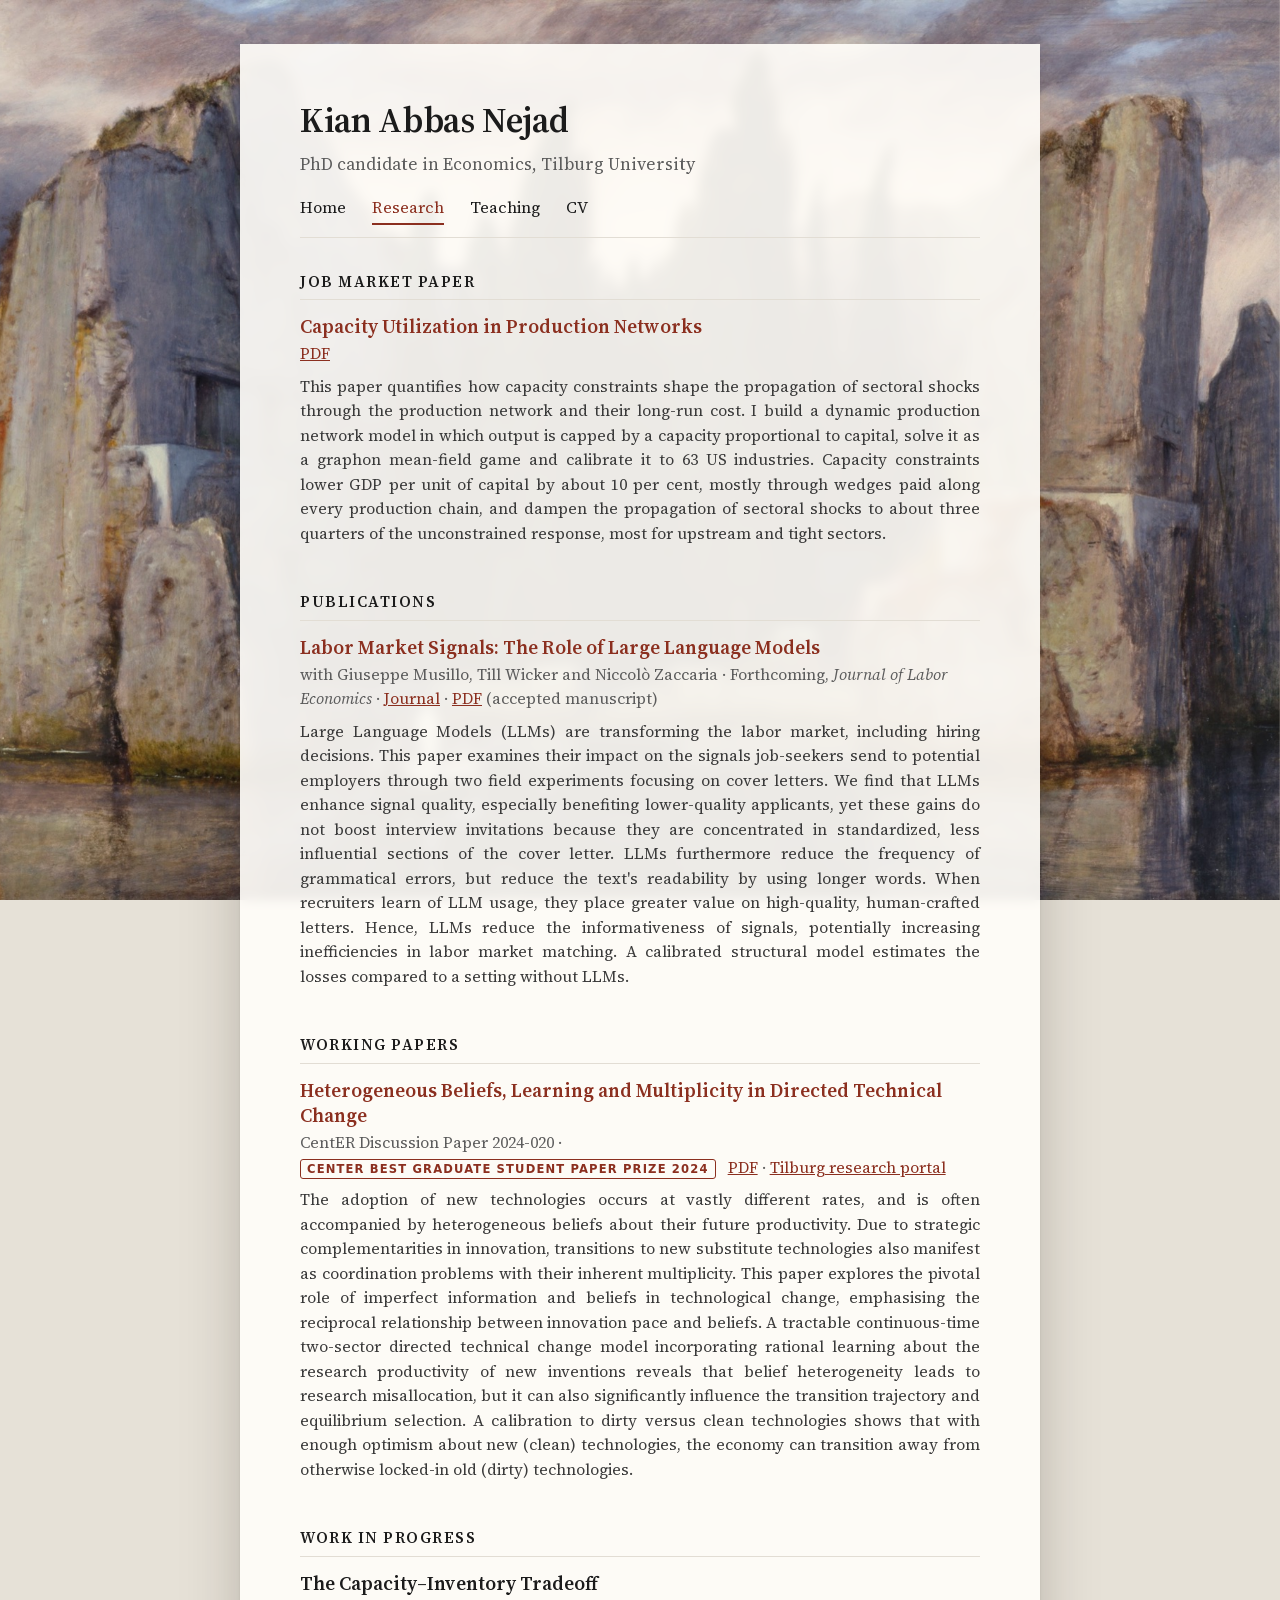
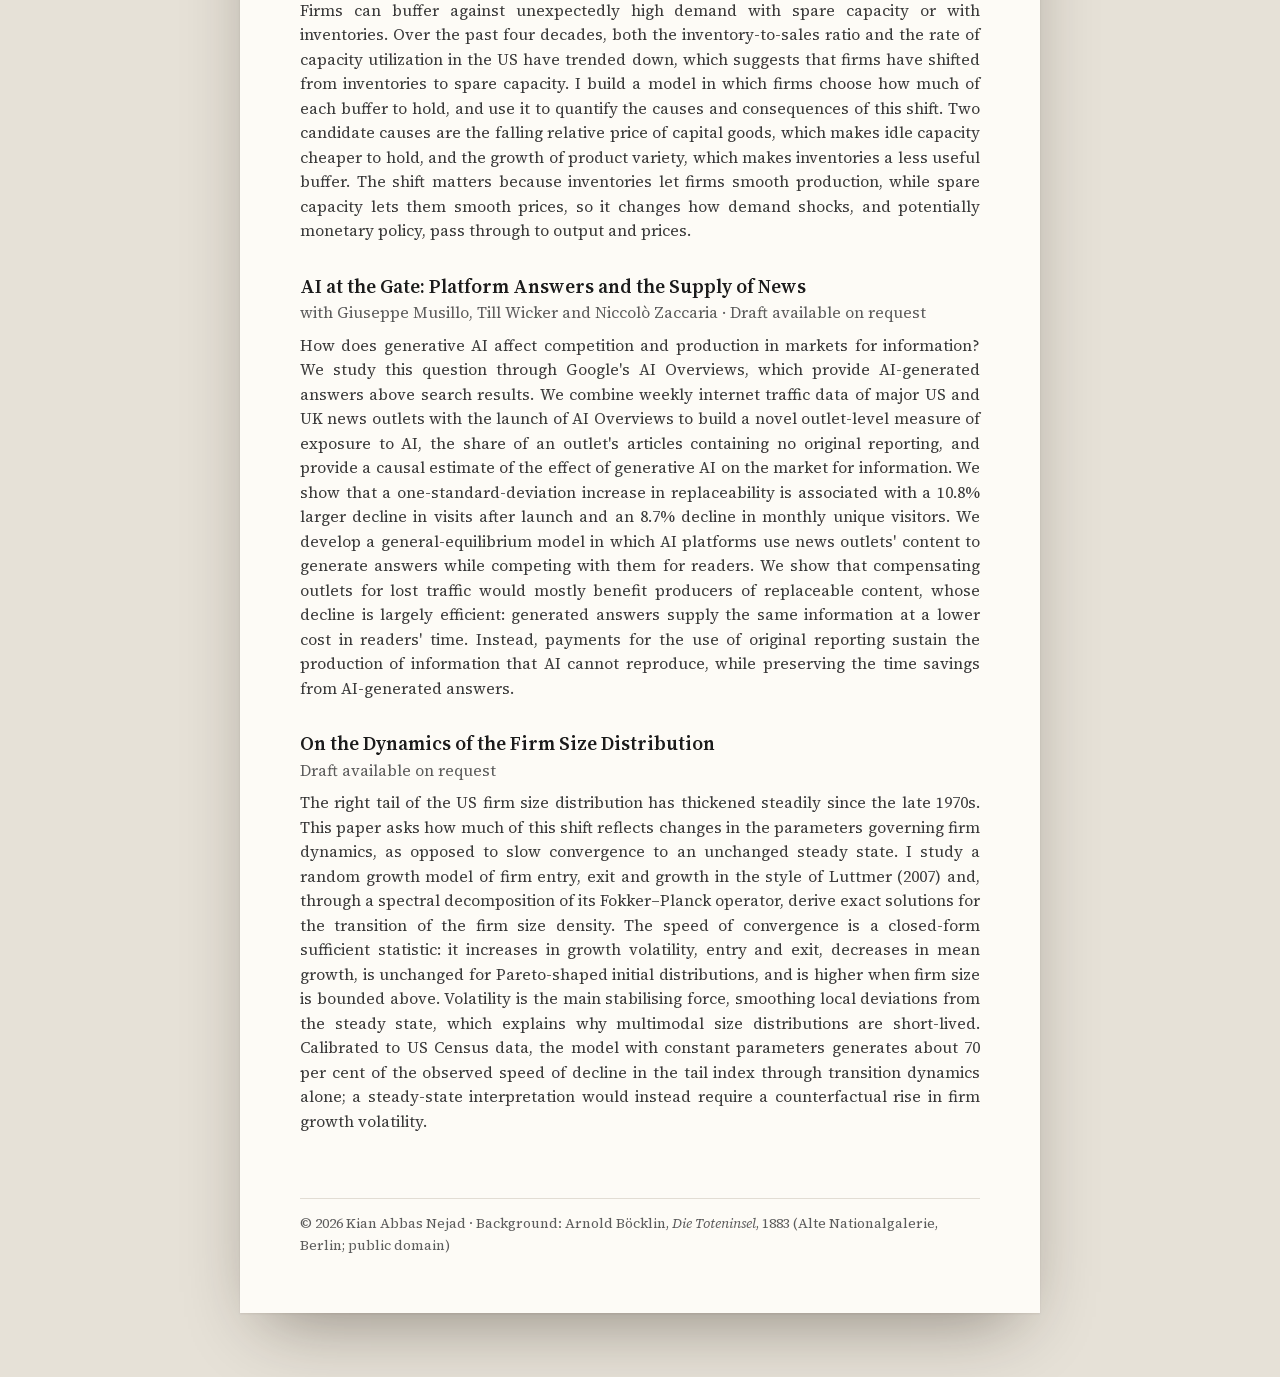
==== research/index.html @ f92c0afe "kianabbasnejad.com Co-Authored-By: Claude Fable 5.2 <noreply@anthropic.com>" ====
<!doctype html>
<html lang="en">
<head>
<meta charset="utf-8">
<meta name="viewport" content="width=device-width,initial-scale=1">
<title>Research · Kian Abbas Nejad</title>
<meta name="description" content="Research by Kian Abbas Nejad: job market paper on capacity utilization in production networks, publications, working papers and work in progress in macroeconomics.">
<link rel="canonical" href="https://kianabbasnejad.com/research/">
<meta property="og:type" content="website">
<meta property="og:site_name" content="Kian Abbas Nejad">
<meta property="og:title" content="Research · Kian Abbas Nejad">
<meta property="og:description" content="Job market paper, publications and working papers in macroeconomics: production networks, macro-finance and information economics.">
<meta property="og:url" content="https://kianabbasnejad.com/research/">
<meta property="og:image" content="https://kianabbasnejad.com/assets/og-image.jpg">
<meta property="og:image:width" content="1200">
<meta property="og:image:height" content="630">
<meta name="twitter:card" content="summary_large_image">
<link rel="icon" href="/assets/favicon.svg" type="image/svg+xml">
<link rel="icon" href="/assets/favicon-32.png" type="image/png" sizes="32x32">
<link rel="apple-touch-icon" href="/assets/apple-touch-icon.png">
<link rel="stylesheet" href="/assets/style.css">
<!-- Analytics: paste the Cloudflare Web Analytics snippet here (Cloudflare dashboard > Analytics & Logs > Web Analytics). -->
</head>
<body>
<div class="art" aria-hidden="true"></div>
<div class="wrap">
<header>
  <p class="name"><a href="/">Kian Abbas Nejad</a></p>
  <p class="sub">PhD candidate in Economics, Tilburg University</p>
  <nav aria-label="Main">
    <a href="/">Home</a>
    <a href="/research/" class="active">Research</a>
    <a href="/teaching/">Teaching</a>
    <a href="/cv/Kian_Abbas_Nejad_CV.pdf" target="_blank" rel="noopener">CV</a>
  </nav>
</header>
<main>
  <h2>Job Market Paper</h2>
  <div class="paper">
    <h3><a href="/papers/Abbas_Nejad_JMP.pdf" target="_blank" rel="noopener">Capacity Utilization in Production Networks</a></h3>
    <p class="meta"><a href="/papers/Abbas_Nejad_JMP.pdf" target="_blank" rel="noopener">PDF</a></p>
    <p class="abstract">This paper quantifies how capacity constraints shape the propagation of sectoral shocks through the production network and their long-run cost. I build a dynamic production network model in which output is capped by a capacity proportional to capital, solve it as a graphon mean-field game and calibrate it to 63 US industries. Capacity constraints lower GDP per unit of capital by about 10 per cent, mostly through wedges paid along every production chain, and dampen the propagation of sectoral shocks to about three quarters of the unconstrained response, most for upstream and tight sectors.</p>
  </div>

  <h2>Publications</h2>
  <div class="paper">
    <h3><a href="https://www.journals.uchicago.edu/doi/10.1086/744669" target="_blank" rel="noopener">Labor Market Signals: The Role of Large Language Models</a></h3>
    <p class="meta">with Giuseppe Musillo, Till Wicker and Niccolò Zaccaria · Forthcoming, <em>Journal of Labor Economics</em> · <a href="https://www.journals.uchicago.edu/doi/10.1086/744669" target="_blank" rel="noopener">Journal</a> · <a href="/papers/Labor_Market_Signals_LLMs.pdf" target="_blank" rel="noopener">PDF</a> (accepted manuscript)</p>
    <p class="abstract">Large Language Models (LLMs) are transforming the labor market, including hiring decisions. This paper examines their impact on the signals job-seekers send to potential employers through two field experiments focusing on cover letters. We find that LLMs enhance signal quality, especially benefiting lower-quality applicants, yet these gains do not boost interview invitations because they are concentrated in standardized, less influential sections of the cover letter. LLMs furthermore reduce the frequency of grammatical errors, but reduce the text's readability by using longer words. When recruiters learn of LLM usage, they place greater value on high-quality, human-crafted letters. Hence, LLMs reduce the informativeness of signals, potentially increasing inefficiencies in labor market matching. A calibrated structural model estimates the losses compared to a setting without LLMs.</p>
  </div>

  <h2>Working Papers</h2>
  <div class="paper">
    <h3><a href="/papers/Abbas_Nejad_Heterogeneous_Beliefs_DTC.pdf" target="_blank" rel="noopener">Heterogeneous Beliefs, Learning and Multiplicity in Directed Technical Change</a></h3>
    <p class="meta">CentER Discussion Paper 2024-020 · <span class="badge">CentER Best Graduate Student Paper Prize 2024</span> <a href="/papers/Abbas_Nejad_Heterogeneous_Beliefs_DTC.pdf" target="_blank" rel="noopener">PDF</a> · <a href="https://research.tilburguniversity.edu/en/publications/heterogeneous-beliefs-learning-and-multiplicity-in-directed-techn/" target="_blank" rel="noopener">Tilburg research portal</a></p>
    <p class="abstract">The adoption of new technologies occurs at vastly different rates, and is often accompanied by heterogeneous beliefs about their future productivity. Due to strategic complementarities in innovation, transitions to new substitute technologies also manifest as coordination problems with their inherent multiplicity. This paper explores the pivotal role of imperfect information and beliefs in technological change, emphasising the reciprocal relationship between innovation pace and beliefs. A tractable continuous-time two-sector directed technical change model incorporating rational learning about the research productivity of new inventions reveals that belief heterogeneity leads to research misallocation, but it can also significantly influence the transition trajectory and equilibrium selection. A calibration to dirty versus clean technologies shows that with enough optimism about new (clean) technologies, the economy can transition away from otherwise locked-in old (dirty) technologies.</p>
  </div>

  <h2>Work in Progress</h2>
  <div class="paper">
    <h3>The Capacity–Inventory Tradeoff</h3>
    <p class="abstract">Firms can buffer against unexpectedly high demand with spare capacity or with inventories. Over the past four decades, both the inventory-to-sales ratio and the rate of capacity utilization in the US have trended down, which suggests that firms have shifted from inventories to spare capacity. I build a model in which firms choose how much of each buffer to hold, and use it to quantify the causes and consequences of this shift. Two candidate causes are the falling relative price of capital goods, which makes idle capacity cheaper to hold, and the growth of product variety, which makes inventories a less useful buffer. The shift matters because inventories let firms smooth production, while spare capacity lets them smooth prices, so it changes how demand shocks, and potentially monetary policy, pass through to output and prices.</p>
  </div>
  <div class="paper">
    <h3>AI at the Gate: Platform Answers and the Supply of News</h3>
    <p class="meta">with Giuseppe Musillo, Till Wicker and Niccolò Zaccaria · Draft available on request</p>
    <p class="abstract">How does generative AI affect competition and production in markets for information? We study this question through Google's AI Overviews, which provide AI-generated answers above search results. We combine weekly internet traffic data of major US and UK news outlets with the launch of AI Overviews to build a novel outlet-level measure of exposure to AI, the share of an outlet's articles containing no original reporting, and provide a causal estimate of the effect of generative AI on the market for information. We show that a one-standard-deviation increase in replaceability is associated with a 10.8% larger decline in visits after launch and an 8.7% decline in monthly unique visitors. We develop a general-equilibrium model in which AI platforms use news outlets' content to generate answers while competing with them for readers. We show that compensating outlets for lost traffic would mostly benefit producers of replaceable content, whose decline is largely efficient: generated answers supply the same information at a lower cost in readers' time. Instead, payments for the use of original reporting sustain the production of information that AI cannot reproduce, while preserving the time savings from AI-generated answers.</p>
  </div>
  <div class="paper">
    <h3>On the Dynamics of the Firm Size Distribution</h3>
    <p class="meta">Draft available on request</p>
    <p class="abstract">The right tail of the US firm size distribution has thickened steadily since the late 1970s. This paper asks how much of this shift reflects changes in the parameters governing firm dynamics, as opposed to slow convergence to an unchanged steady state. I study a random growth model of firm entry, exit and growth in the style of Luttmer (2007) and, through a spectral decomposition of its Fokker–Planck operator, derive exact solutions for the transition of the firm size density. The speed of convergence is a closed-form sufficient statistic: it increases in growth volatility, entry and exit, decreases in mean growth, is unchanged for Pareto-shaped initial distributions, and is higher when firm size is bounded above. Volatility is the main stabilising force, smoothing local deviations from the steady state, which explains why multimodal size distributions are short-lived. Calibrated to US Census data, the model with constant parameters generates about 70 per cent of the observed speed of decline in the tail index through transition dynamics alone; a steady-state interpretation would instead require a counterfactual rise in firm growth volatility.</p>
  </div>
</main>
<footer>© 2026 Kian Abbas Nejad · Background: Arnold Böcklin, <em>Die Toteninsel</em>, 1883 (Alte Nationalgalerie, Berlin; public domain)</footer>
</div>
</body>
</html>
---- assets/style.css ----
/* kianabbasnejad.com — stylesheet.
   Tunable values live in :root below: accent colour, painting strength (--art), card opacity (--card-a). */

@font-face{font-family:"Source Serif 4";font-style:normal;font-weight:300 700;font-display:swap;src:url(/assets/fonts/SourceSerif4-Roman-latin.woff2) format("woff2");unicode-range:U+0000-00FF,U+0131,U+0152-0153,U+02BB-02BC,U+02C6,U+02DA,U+02DC,U+0304,U+0308,U+0329,U+2000-206F,U+20AC,U+2122,U+2191,U+2193,U+2212,U+2215,U+FEFF,U+FFFD}
@font-face{font-family:"Source Serif 4";font-style:normal;font-weight:300 700;font-display:swap;src:url(/assets/fonts/SourceSerif4-Roman-latin-ext.woff2) format("woff2");unicode-range:U+0100-02BA,U+02BD-02C5,U+02C7-02CC,U+02CE-02D7,U+02DD-02FF,U+0304,U+0308,U+0329,U+1D00-1DBF,U+1E00-1E9F,U+1EF2-1EFF,U+2020,U+20A0-20AB,U+20AD-20C0,U+2113,U+2C60-2C7F,U+A720-A7FF}
@font-face{font-family:"Source Serif 4";font-style:italic;font-weight:300 700;font-display:swap;src:url(/assets/fonts/SourceSerif4-Italic-latin.woff2) format("woff2");unicode-range:U+0000-00FF,U+0131,U+0152-0153,U+02BB-02BC,U+02C6,U+02DA,U+02DC,U+0304,U+0308,U+0329,U+2000-206F,U+20AC,U+2122,U+2191,U+2193,U+2212,U+2215,U+FEFF,U+FFFD}
@font-face{font-family:"Source Serif 4";font-style:italic;font-weight:300 700;font-display:swap;src:url(/assets/fonts/SourceSerif4-Italic-latin-ext.woff2) format("woff2");unicode-range:U+0100-02BA,U+02BD-02C5,U+02C7-02CC,U+02CE-02D7,U+02DD-02FF,U+0304,U+0308,U+0329,U+1D00-1DBF,U+1E00-1E9F,U+1EF2-1EFF,U+2020,U+20A0-20AB,U+20AD-20C0,U+2113,U+2C60-2C7F,U+A720-A7FF}

:root{
  --text:#1b1b1b;
  --muted:#5c5c5c;
  --accent:#8b2f1f;      /* terracotta: links, paper titles, active tab */
  --rule:#e2ddd4;
  --card-rgb:255,253,249; /* cream card colour */
  --card-a:.92;           /* card opacity (0–1) */
  --base:#e6e1d7;         /* colour behind the painting while it loads */
  --art:1;                /* painting strength (0–1) */
}
*{box-sizing:border-box}
html{font-size:17px}
body{margin:0;background:var(--base);color:var(--text);font-family:"Source Serif 4",Georgia,"Times New Roman",serif;line-height:1.55;-webkit-font-smoothing:antialiased}

/* The painting: fixed behind everything */
.art{position:fixed;inset:0;z-index:0;background:url(/assets/toteninsel.jpg) center 40%/cover no-repeat;opacity:var(--art);pointer-events:none}

/* The card */
.wrap{position:relative;z-index:1;max-width:800px;margin:44px auto 64px;padding:48px 60px 56px;background:rgba(var(--card-rgb),var(--card-a));backdrop-filter:blur(6px);-webkit-backdrop-filter:blur(6px);box-shadow:0 1px 2px rgba(40,30,20,.08),0 28px 70px -24px rgba(30,20,10,.45)}

/* Header and navigation */
header .name{font-size:2.1rem;font-weight:600;margin:0;letter-spacing:-.01em}
header .name a{color:inherit;text-decoration:none}
header .sub{margin:4px 0 0;color:var(--muted)}
header nav{margin-top:16px;padding-bottom:12px;border-bottom:1px solid var(--rule)}
header nav a{display:inline-block;margin-right:22px;padding-bottom:3px;color:var(--text);text-decoration:none;font-size:.95rem}
header nav a:hover{color:var(--accent)}
header nav a.active{color:var(--accent);border-bottom:2px solid var(--accent)}
main{margin-top:32px}

/* Text */
a{color:var(--accent)}
p{margin:0 0 1em}
.muted{color:var(--muted)}
.photo{float:left;width:200px;height:auto;margin:6px 28px 12px 0;border-radius:4px}
.contact{font-size:.95rem;color:var(--muted)}
h1{font-size:1.5rem;font-weight:600;margin:0 0 16px}
h2{clear:both;font-size:.9rem;text-transform:uppercase;letter-spacing:.1em;font-weight:600;margin:44px 0 14px;padding-bottom:6px;border-bottom:1px solid var(--rule)}
main > h2:first-child{margin-top:0}

/* Papers */
.paper{margin:0 0 30px}
.paper h3{font-size:1.12rem;font-weight:600;margin:0 0 2px;line-height:1.35}
.paper h3 a{color:var(--accent);text-decoration:none}
.paper h3 a:hover{text-decoration:underline}
.paper .meta{color:var(--muted);font-size:.93rem;margin:0 0 8px}
.paper .abstract{font-size:.93rem;color:#3a3a3a;margin:0;text-align:justify;hyphens:auto}
.badge{display:inline-block;font:600 .68rem/1.4 system-ui,sans-serif;text-transform:uppercase;letter-spacing:.1em;color:var(--accent);border:1px solid var(--accent);border-radius:3px;padding:1px 6px;margin-right:8px;vertical-align:middle}
.refs{font-size:.95rem}

/* Teaching list: year column + description */
.teach{display:grid;grid-template-columns:150px 1fr;row-gap:10px;column-gap:16px;margin:0 0 8px;font-size:.98rem}
.teach dt{color:var(--muted);margin:0}
.teach dd{margin:0}

footer{margin-top:64px;padding-top:14px;border-top:1px solid var(--rule);color:var(--muted);font-size:.82rem}

@media(max-width:760px){
  html{font-size:16px}
  .art{display:none}                       /* phones: card fills the screen, painting not loaded */
  body{background:rgb(var(--card-rgb))}
  .wrap{margin:0;padding:28px 20px 44px;box-shadow:none;backdrop-filter:none;-webkit-backdrop-filter:none}
  .photo{float:none;display:block;width:170px;margin:0 0 20px}
  .teach{grid-template-columns:1fr;row-gap:2px}
  .teach dt{margin-top:10px}
}
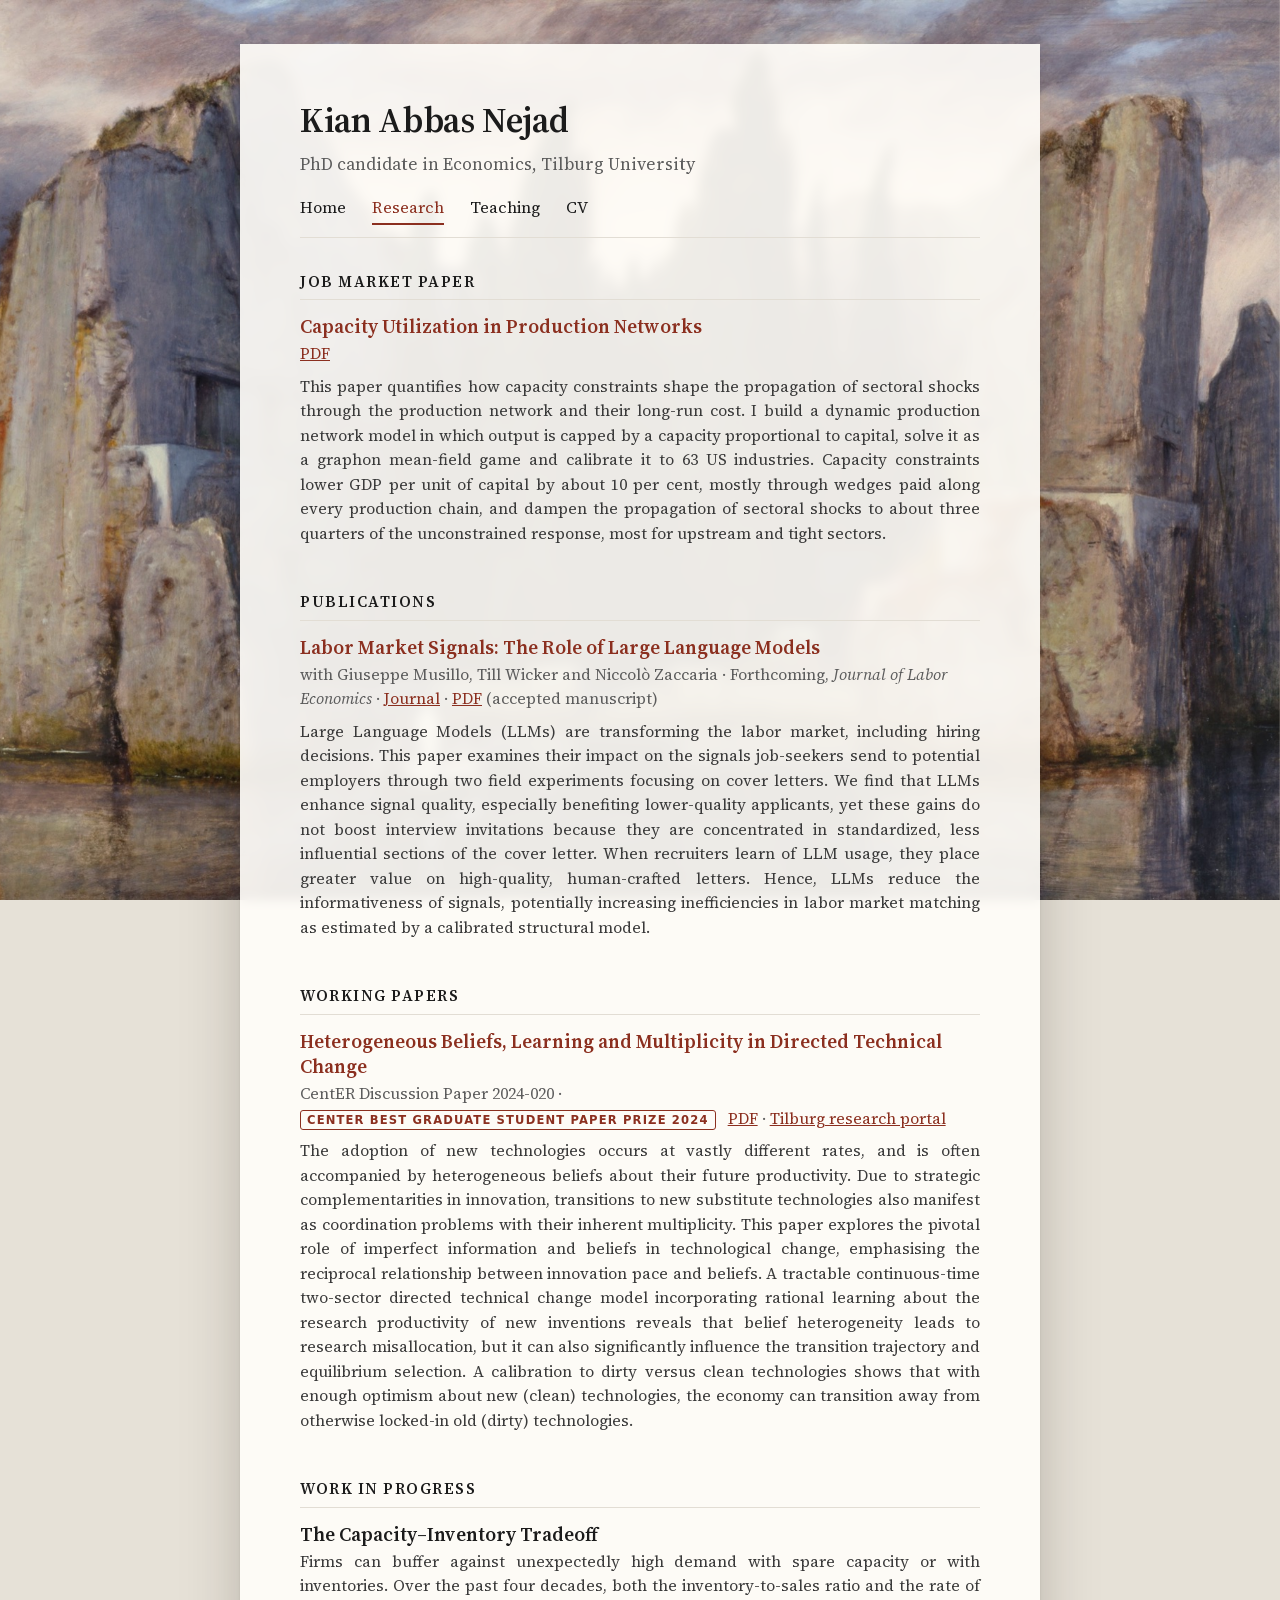
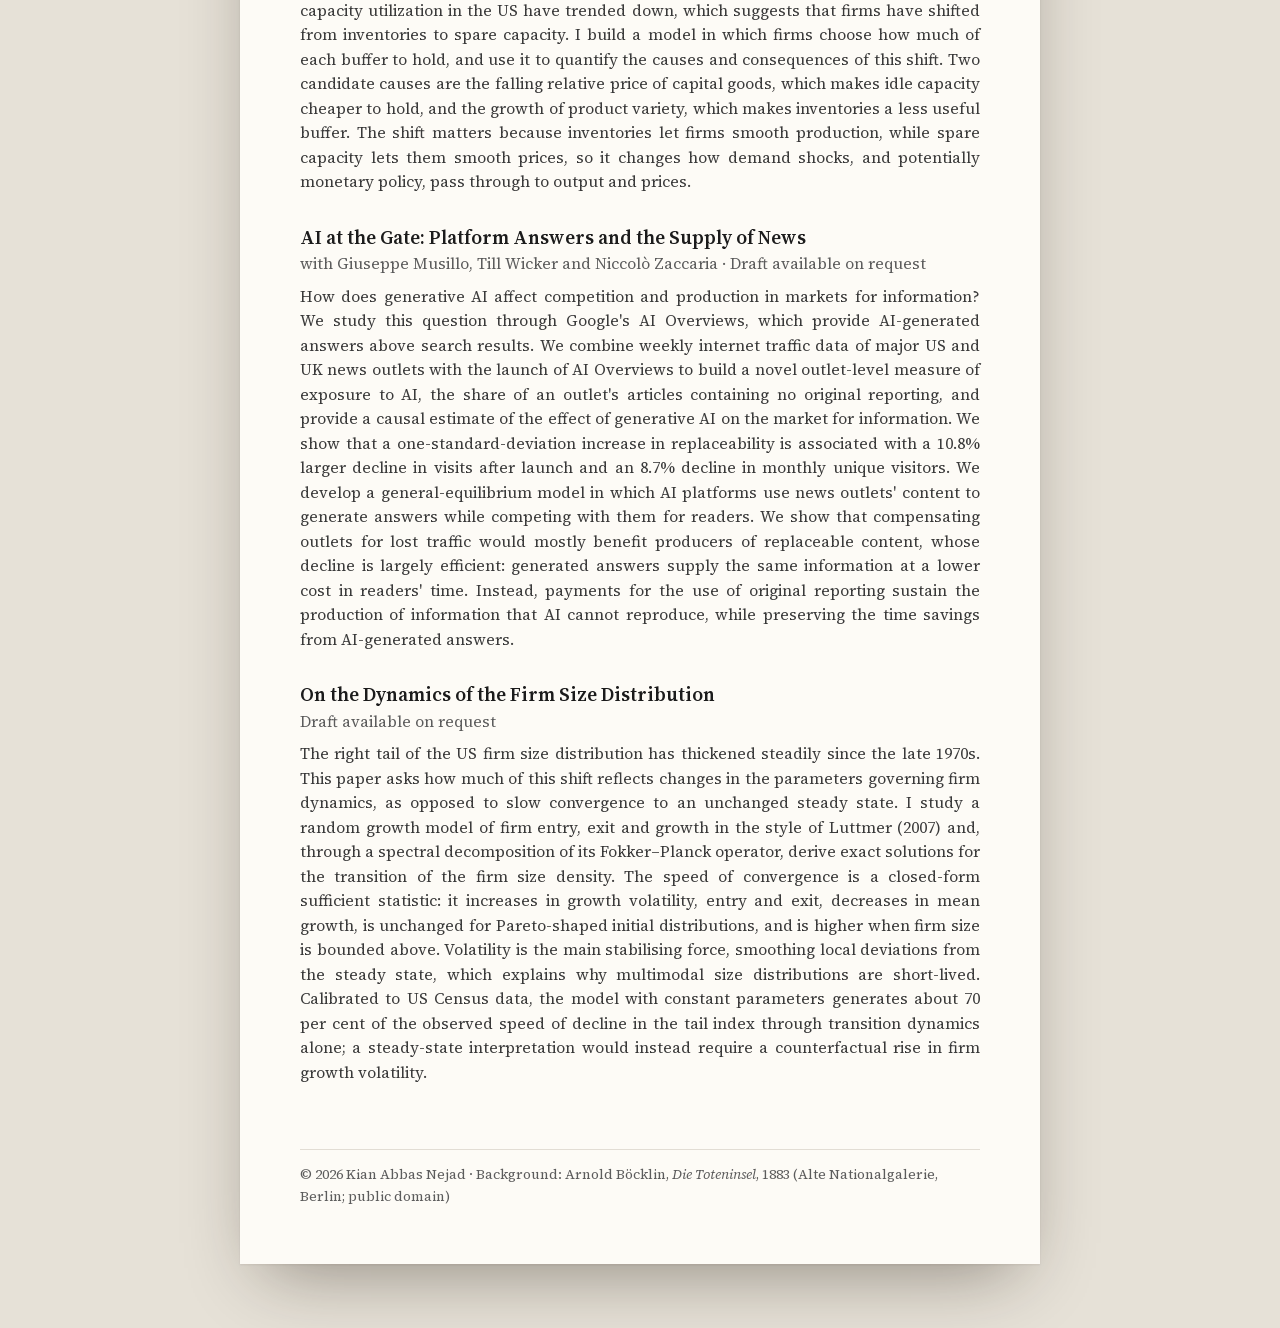
==== commit 02174c78: "Update CV and the abstract of the JLE paper Co-Authored-By: Claude Fable 5.2 <noreply@anthropic.com>" ====
--- a/research/index.html
+++ b/research/index.html
@@ -46,7 +46,7 @@
   <div class="paper">
     <h3><a href="https://www.journals.uchicago.edu/doi/10.1086/744669" target="_blank" rel="noopener">Labor Market Signals: The Role of Large Language Models</a></h3>
     <p class="meta">with Giuseppe Musillo, Till Wicker and Niccolò Zaccaria · Forthcoming, <em>Journal of Labor Economics</em> · <a href="https://www.journals.uchicago.edu/doi/10.1086/744669" target="_blank" rel="noopener">Journal</a> · <a href="/papers/Labor_Market_Signals_LLMs.pdf" target="_blank" rel="noopener">PDF</a> (accepted manuscript)</p>
-    <p class="abstract">Large Language Models (LLMs) are transforming the labor market, including hiring decisions. This paper examines their impact on the signals job-seekers send to potential employers through two field experiments focusing on cover letters. We find that LLMs enhance signal quality, especially benefiting lower-quality applicants, yet these gains do not boost interview invitations because they are concentrated in standardized, less influential sections of the cover letter. LLMs furthermore reduce the frequency of grammatical errors, but reduce the text's readability by using longer words. When recruiters learn of LLM usage, they place greater value on high-quality, human-crafted letters. Hence, LLMs reduce the informativeness of signals, potentially increasing inefficiencies in labor market matching. A calibrated structural model estimates the losses compared to a setting without LLMs.</p>
+    <p class="abstract">Large Language Models (LLMs) are transforming the labor market, including hiring decisions. This paper examines their impact on the signals job-seekers send to potential employers through two field experiments focusing on cover letters. We find that LLMs enhance signal quality, especially benefiting lower-quality applicants, yet these gains do not boost interview invitations because they are concentrated in standardized, less influential sections of the cover letter. When recruiters learn of LLM usage, they place greater value on high-quality, human-crafted letters. Hence, LLMs reduce the informativeness of signals, potentially increasing inefficiencies in labor market matching as estimated by a calibrated structural model.</p>
   </div>
 
   <h2>Working Papers</h2>
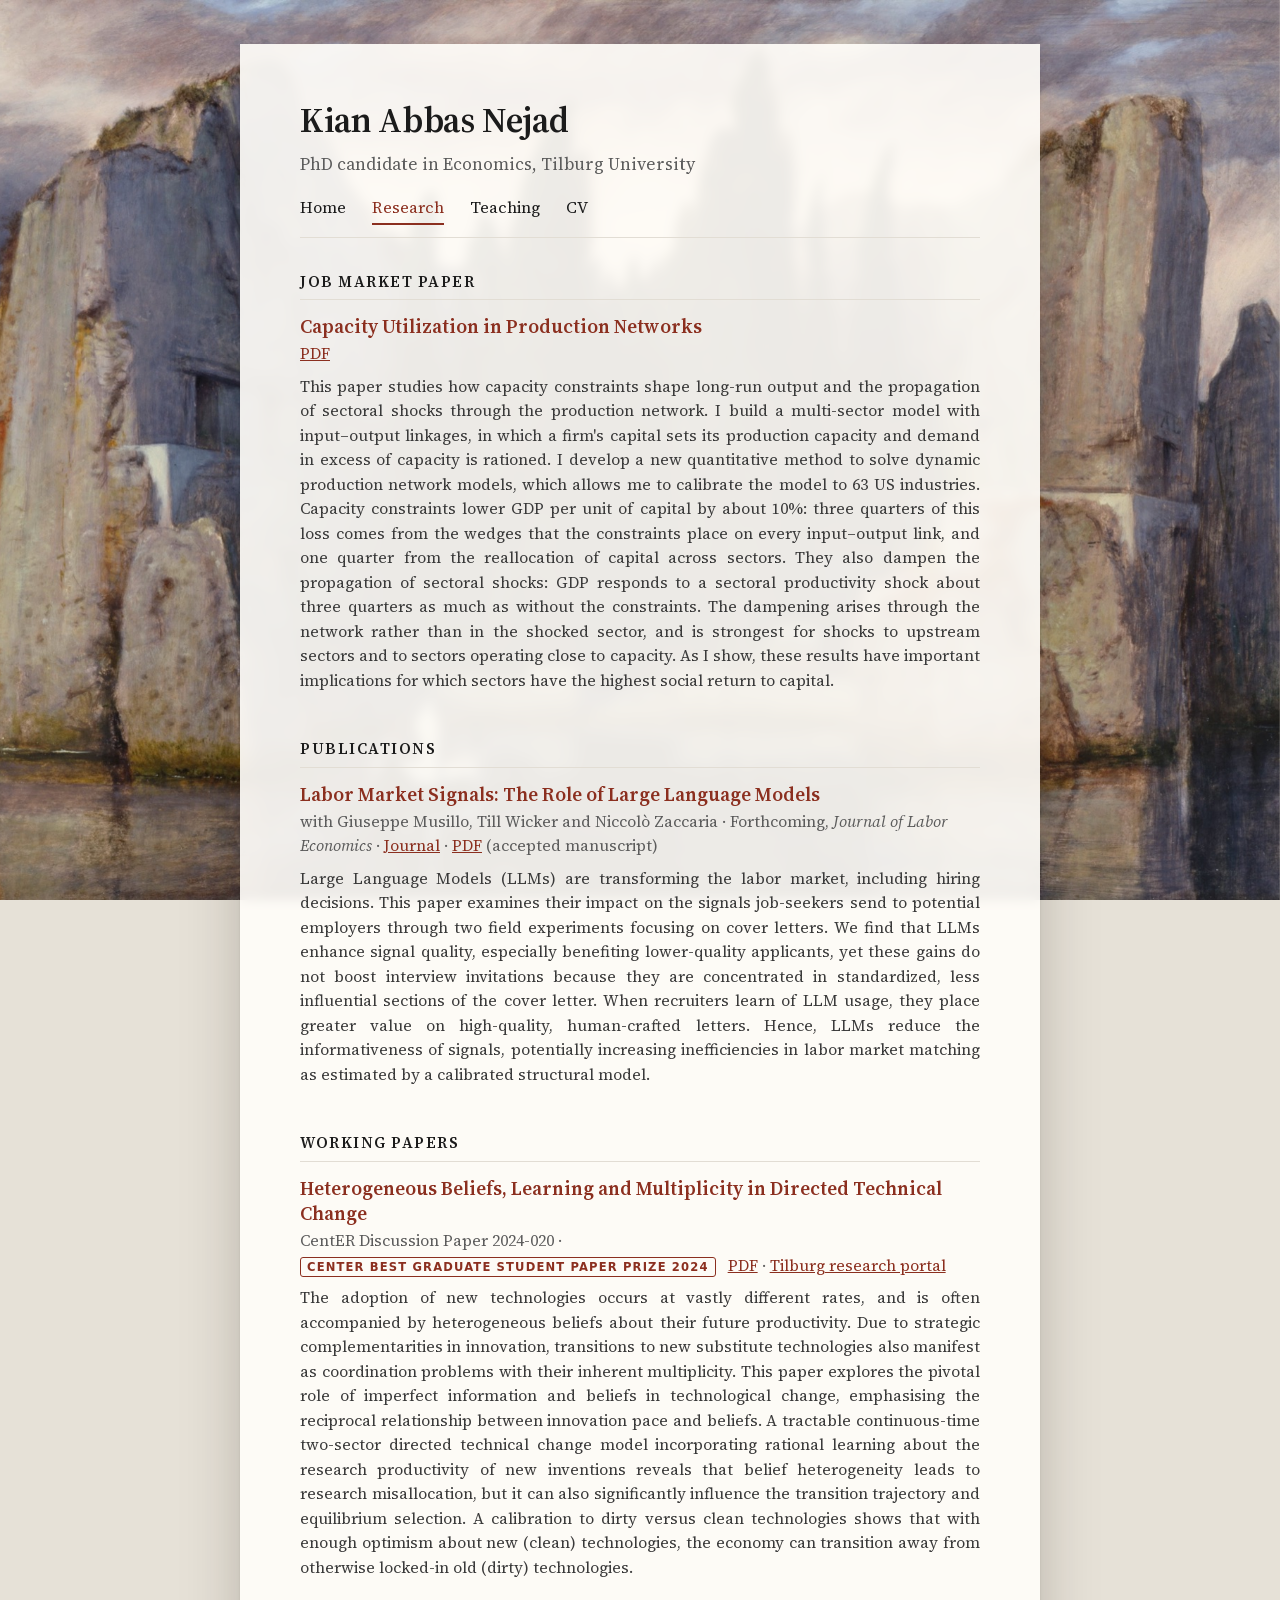
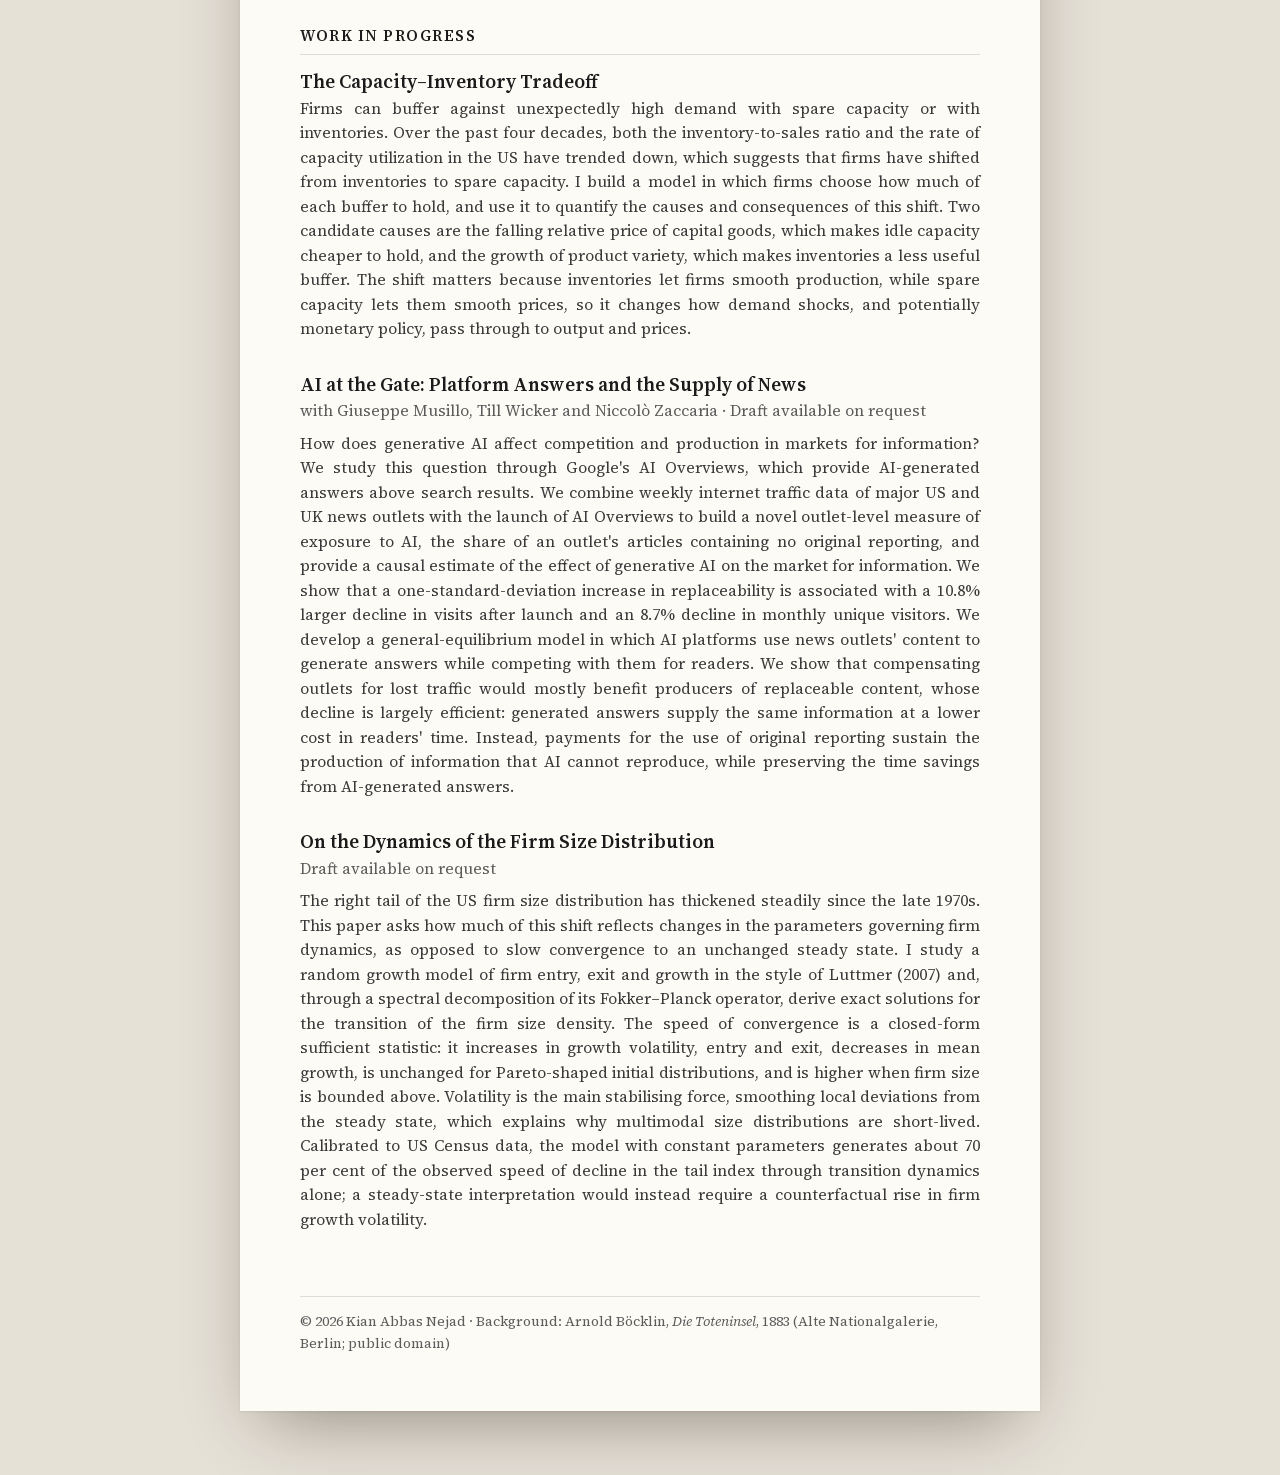
==== commit 34447cae: "Update job market paper, its abstract, and CV Co-Authored-By: Claude Fable 5.2 <noreply@anthropic.co" ====
--- a/research/index.html
+++ b/research/index.html
@@ -39,7 +39,7 @@
   <div class="paper">
     <h3><a href="/papers/Abbas_Nejad_JMP.pdf" target="_blank" rel="noopener">Capacity Utilization in Production Networks</a></h3>
     <p class="meta"><a href="/papers/Abbas_Nejad_JMP.pdf" target="_blank" rel="noopener">PDF</a></p>
-    <p class="abstract">This paper quantifies how capacity constraints shape the propagation of sectoral shocks through the production network and their long-run cost. I build a dynamic production network model in which output is capped by a capacity proportional to capital, solve it as a graphon mean-field game and calibrate it to 63 US industries. Capacity constraints lower GDP per unit of capital by about 10 per cent, mostly through wedges paid along every production chain, and dampen the propagation of sectoral shocks to about three quarters of the unconstrained response, most for upstream and tight sectors.</p>
+    <p class="abstract">This paper studies how capacity constraints shape long-run output and the propagation of sectoral shocks through the production network. I build a multi-sector model with input–output linkages, in which a firm's capital sets its production capacity and demand in excess of capacity is rationed. I develop a new quantitative method to solve dynamic production network models, which allows me to calibrate the model to 63 US industries. Capacity constraints lower GDP per unit of capital by about 10%: three quarters of this loss comes from the wedges that the constraints place on every input–output link, and one quarter from the reallocation of capital across sectors. They also dampen the propagation of sectoral shocks: GDP responds to a sectoral productivity shock about three quarters as much as without the constraints. The dampening arises through the network rather than in the shocked sector, and is strongest for shocks to upstream sectors and to sectors operating close to capacity. As I show, these results have important implications for which sectors have the highest social return to capital.</p>
   </div>
 
   <h2>Publications</h2>
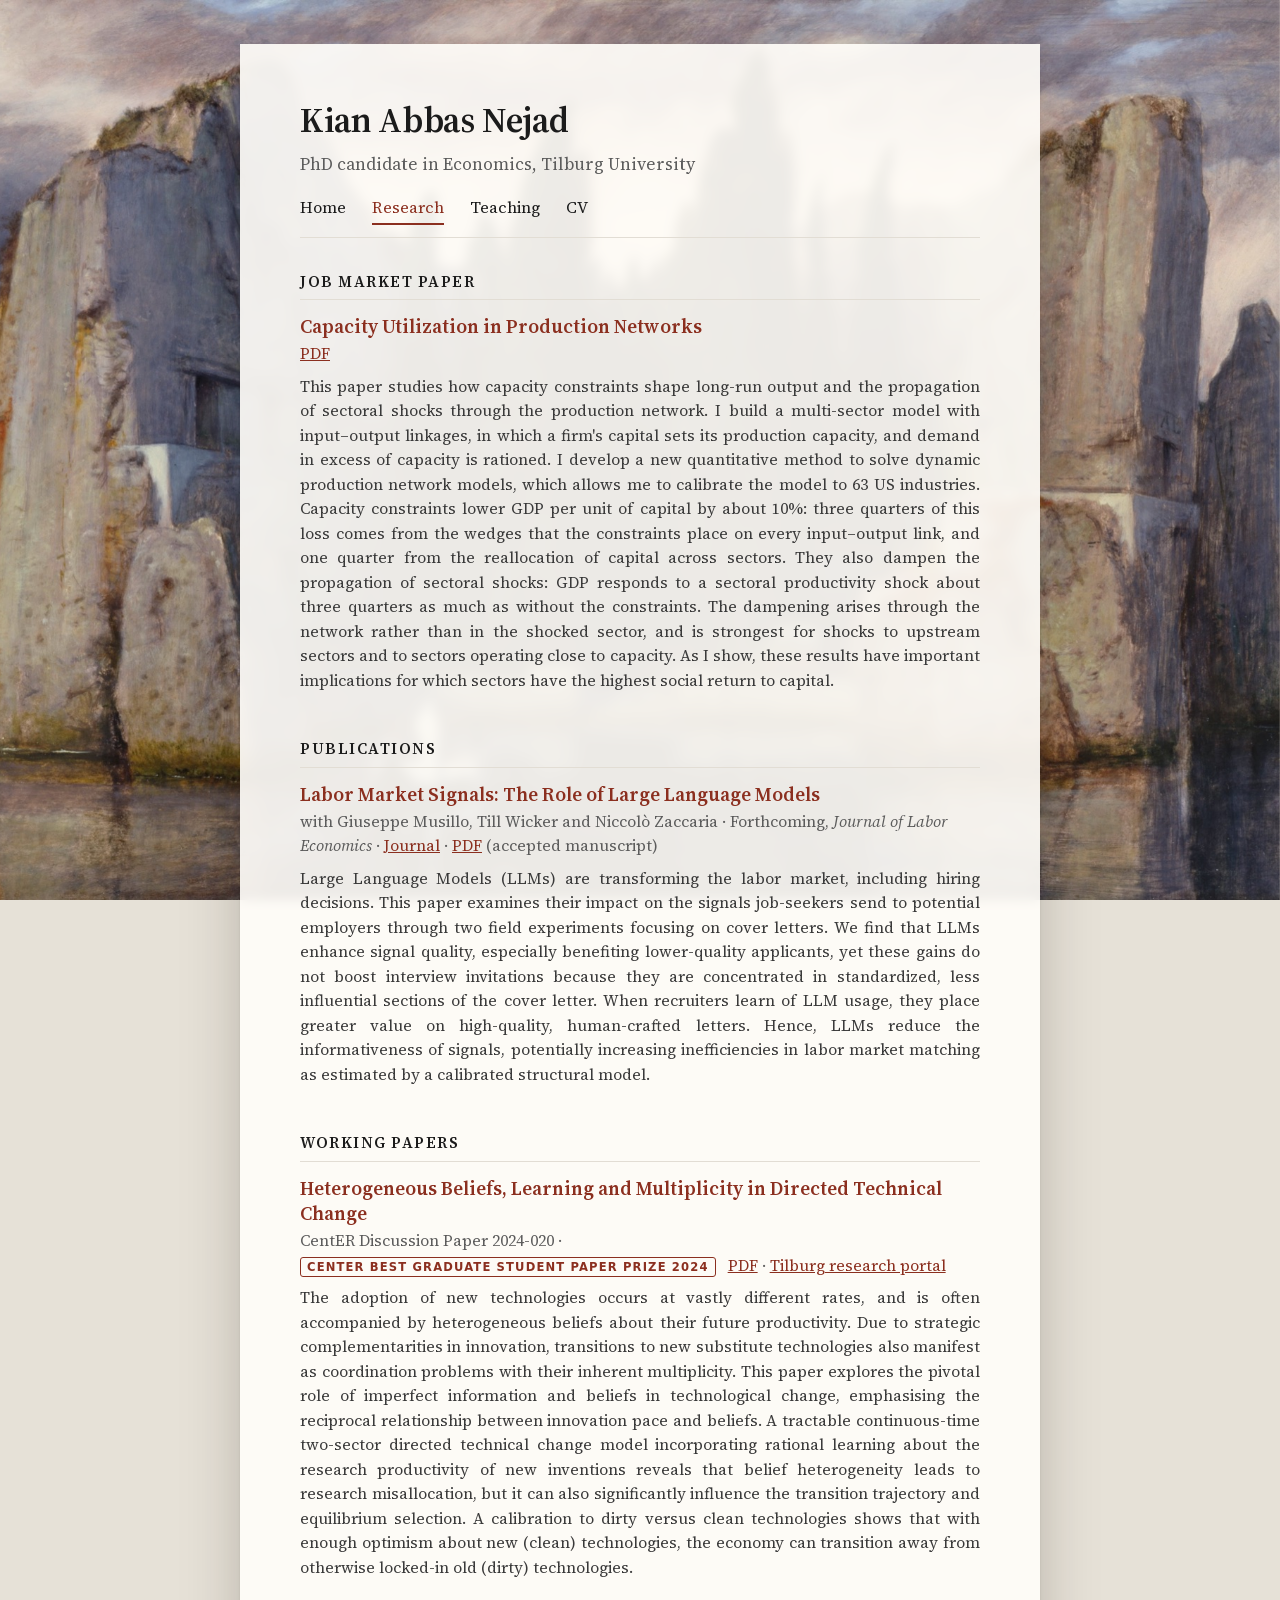
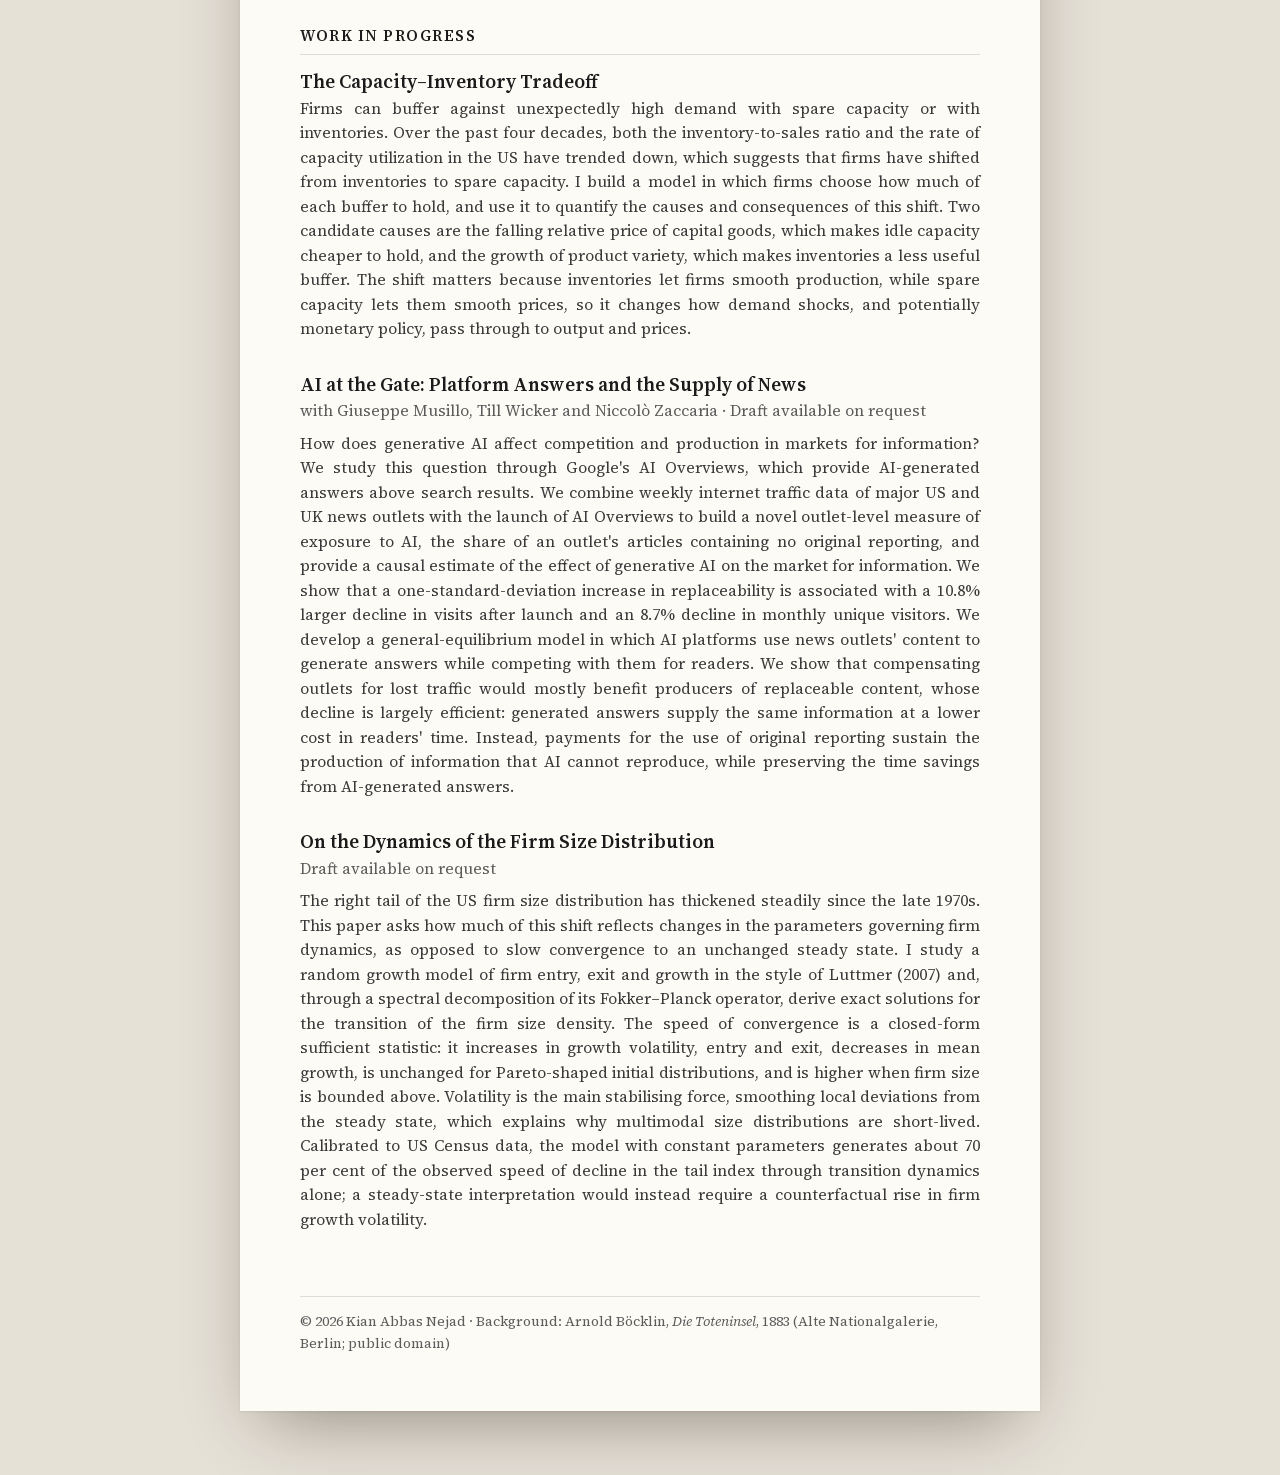
==== commit 62ee426d: "Update job market paper, its abstract, and CV Co-Authored-By: Claude Fable 5.2 <noreply@anthropic.co" ====
--- a/research/index.html
+++ b/research/index.html
@@ -39,7 +39,7 @@
   <div class="paper">
     <h3><a href="/papers/Abbas_Nejad_JMP.pdf" target="_blank" rel="noopener">Capacity Utilization in Production Networks</a></h3>
     <p class="meta"><a href="/papers/Abbas_Nejad_JMP.pdf" target="_blank" rel="noopener">PDF</a></p>
-    <p class="abstract">This paper studies how capacity constraints shape long-run output and the propagation of sectoral shocks through the production network. I build a multi-sector model with input–output linkages, in which a firm's capital sets its production capacity and demand in excess of capacity is rationed. I develop a new quantitative method to solve dynamic production network models, which allows me to calibrate the model to 63 US industries. Capacity constraints lower GDP per unit of capital by about 10%: three quarters of this loss comes from the wedges that the constraints place on every input–output link, and one quarter from the reallocation of capital across sectors. They also dampen the propagation of sectoral shocks: GDP responds to a sectoral productivity shock about three quarters as much as without the constraints. The dampening arises through the network rather than in the shocked sector, and is strongest for shocks to upstream sectors and to sectors operating close to capacity. As I show, these results have important implications for which sectors have the highest social return to capital.</p>
+    <p class="abstract">This paper studies how capacity constraints shape long-run output and the propagation of sectoral shocks through the production network. I build a multi-sector model with input–output linkages, in which a firm's capital sets its production capacity, and demand in excess of capacity is rationed. I develop a new quantitative method to solve dynamic production network models, which allows me to calibrate the model to 63 US industries. Capacity constraints lower GDP per unit of capital by about 10%: three quarters of this loss comes from the wedges that the constraints place on every input–output link, and one quarter from the reallocation of capital across sectors. They also dampen the propagation of sectoral shocks: GDP responds to a sectoral productivity shock about three quarters as much as without the constraints. The dampening arises through the network rather than in the shocked sector, and is strongest for shocks to upstream sectors and to sectors operating close to capacity. As I show, these results have important implications for which sectors have the highest social return to capital.</p>
   </div>
 
   <h2>Publications</h2>
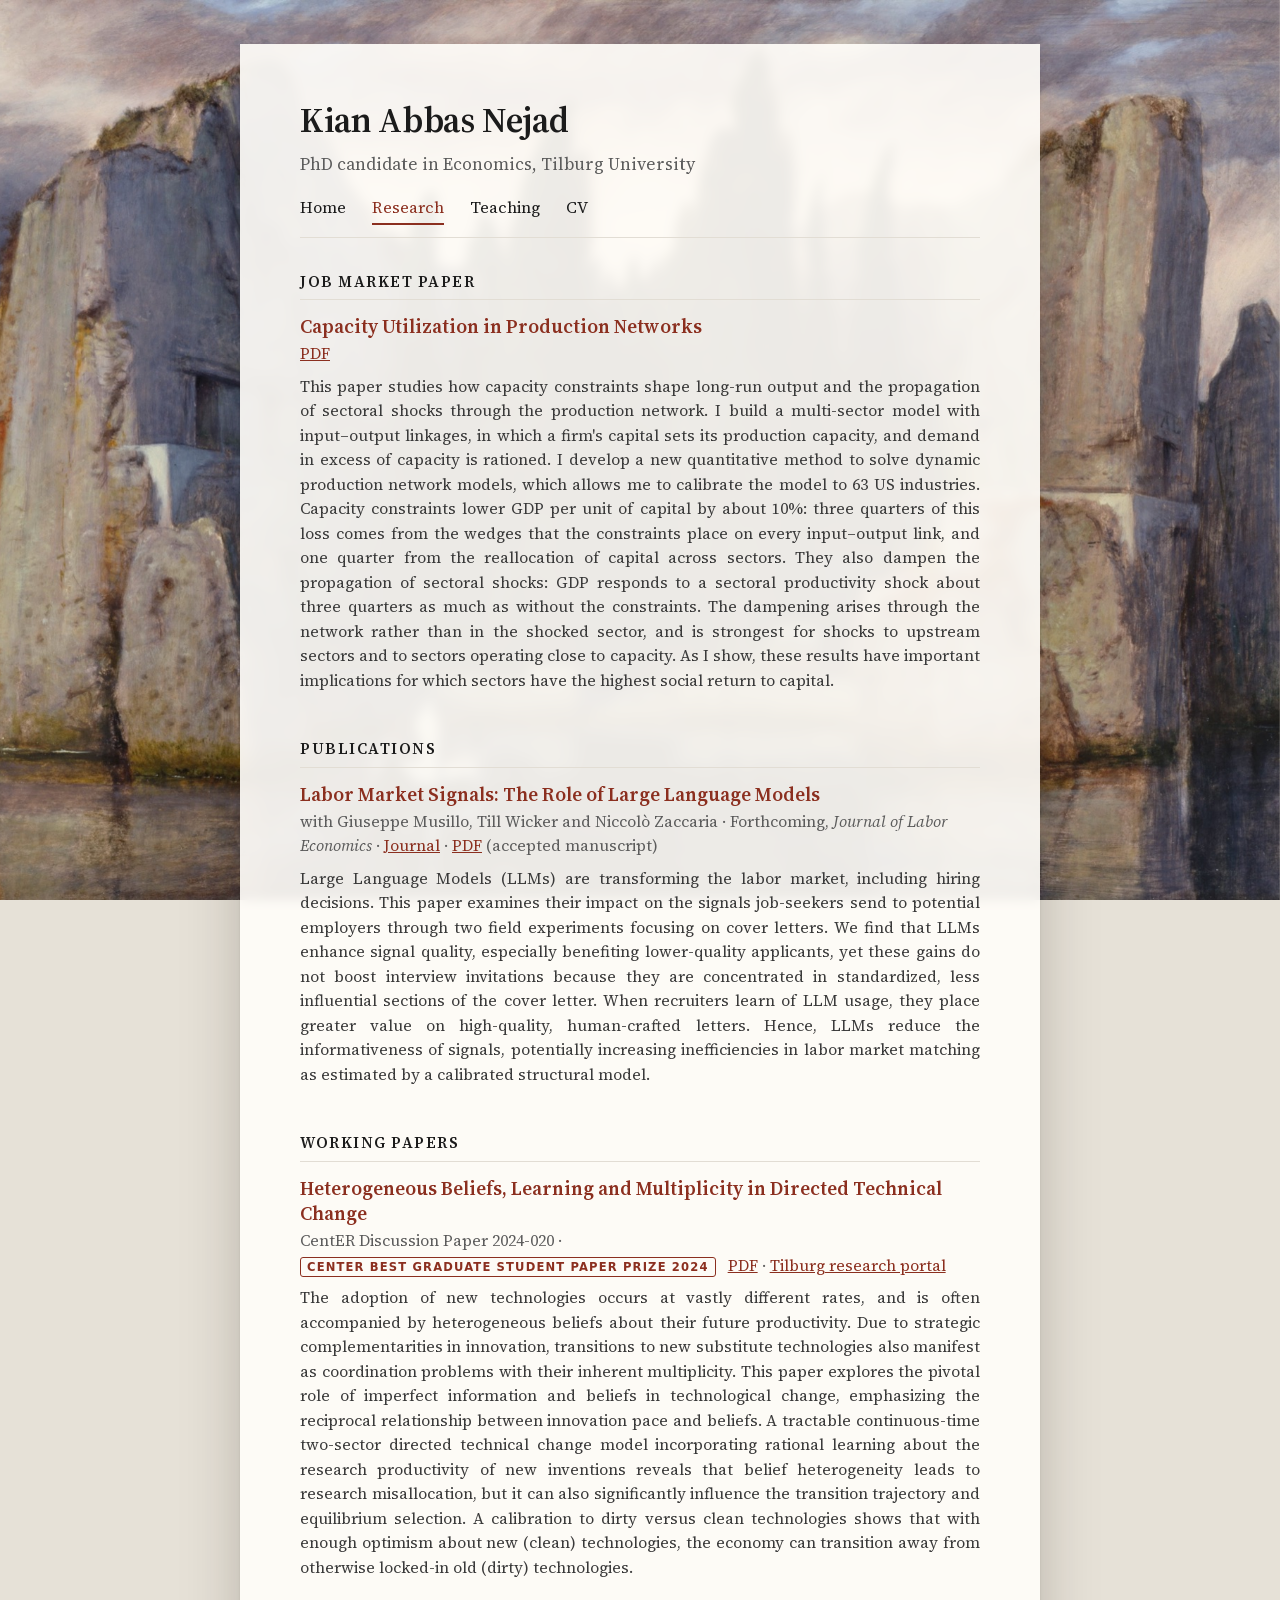
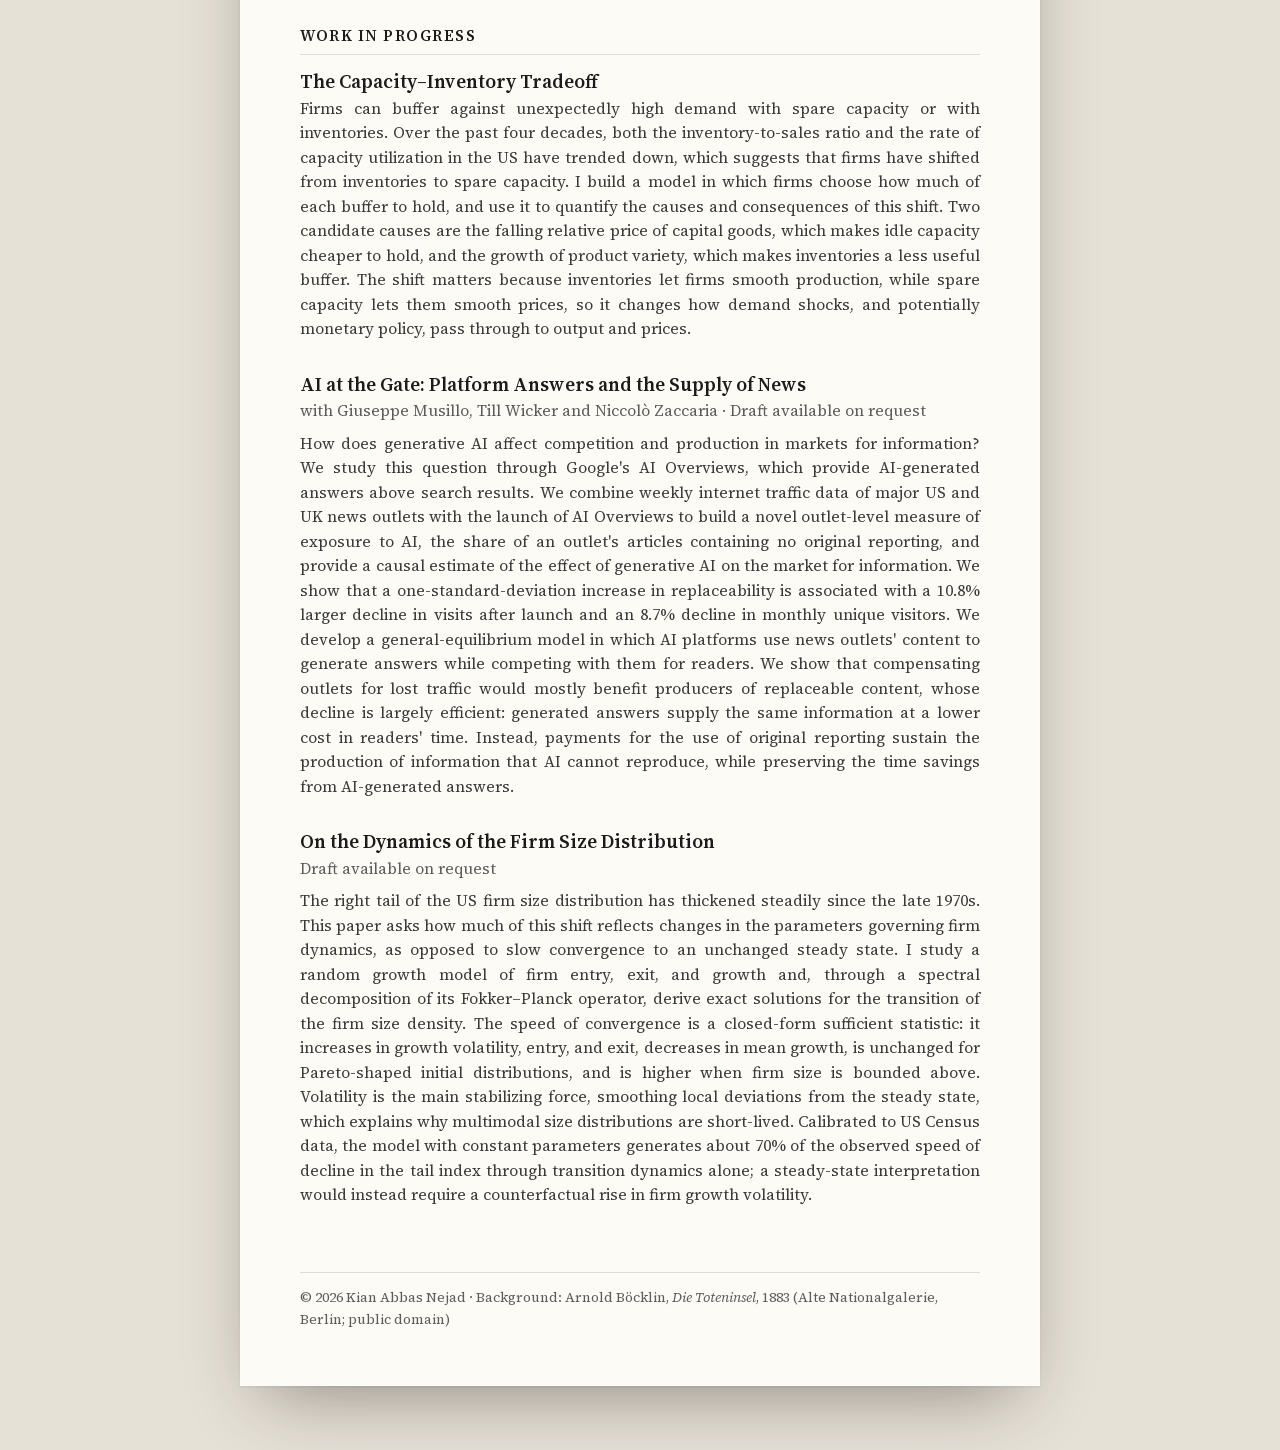
==== commit 10d9824e: "Add profile links to the home page; align two abstracts with the CV Co-Authored-By: Claude Fable 5.2" ====
--- a/research/index.html
+++ b/research/index.html
@@ -19,7 +19,6 @@
 <link rel="icon" href="/assets/favicon-32.png" type="image/png" sizes="32x32">
 <link rel="apple-touch-icon" href="/assets/apple-touch-icon.png">
 <link rel="stylesheet" href="/assets/style.css">
-<!-- Analytics: paste the Cloudflare Web Analytics snippet here (Cloudflare dashboard > Analytics & Logs > Web Analytics). -->
 </head>
 <body>
 <div class="art" aria-hidden="true"></div>
@@ -53,7 +52,7 @@
   <div class="paper">
     <h3><a href="/papers/Abbas_Nejad_Heterogeneous_Beliefs_DTC.pdf" target="_blank" rel="noopener">Heterogeneous Beliefs, Learning and Multiplicity in Directed Technical Change</a></h3>
     <p class="meta">CentER Discussion Paper 2024-020 · <span class="badge">CentER Best Graduate Student Paper Prize 2024</span> <a href="/papers/Abbas_Nejad_Heterogeneous_Beliefs_DTC.pdf" target="_blank" rel="noopener">PDF</a> · <a href="https://research.tilburguniversity.edu/en/publications/heterogeneous-beliefs-learning-and-multiplicity-in-directed-techn/" target="_blank" rel="noopener">Tilburg research portal</a></p>
-    <p class="abstract">The adoption of new technologies occurs at vastly different rates, and is often accompanied by heterogeneous beliefs about their future productivity. Due to strategic complementarities in innovation, transitions to new substitute technologies also manifest as coordination problems with their inherent multiplicity. This paper explores the pivotal role of imperfect information and beliefs in technological change, emphasising the reciprocal relationship between innovation pace and beliefs. A tractable continuous-time two-sector directed technical change model incorporating rational learning about the research productivity of new inventions reveals that belief heterogeneity leads to research misallocation, but it can also significantly influence the transition trajectory and equilibrium selection. A calibration to dirty versus clean technologies shows that with enough optimism about new (clean) technologies, the economy can transition away from otherwise locked-in old (dirty) technologies.</p>
+    <p class="abstract">The adoption of new technologies occurs at vastly different rates, and is often accompanied by heterogeneous beliefs about their future productivity. Due to strategic complementarities in innovation, transitions to new substitute technologies also manifest as coordination problems with their inherent multiplicity. This paper explores the pivotal role of imperfect information and beliefs in technological change, emphasizing the reciprocal relationship between innovation pace and beliefs. A tractable continuous-time two-sector directed technical change model incorporating rational learning about the research productivity of new inventions reveals that belief heterogeneity leads to research misallocation, but it can also significantly influence the transition trajectory and equilibrium selection. A calibration to dirty versus clean technologies shows that with enough optimism about new (clean) technologies, the economy can transition away from otherwise locked-in old (dirty) technologies.</p>
   </div>
 
   <h2>Work in Progress</h2>
@@ -69,10 +68,11 @@
   <div class="paper">
     <h3>On the Dynamics of the Firm Size Distribution</h3>
     <p class="meta">Draft available on request</p>
-    <p class="abstract">The right tail of the US firm size distribution has thickened steadily since the late 1970s. This paper asks how much of this shift reflects changes in the parameters governing firm dynamics, as opposed to slow convergence to an unchanged steady state. I study a random growth model of firm entry, exit and growth in the style of Luttmer (2007) and, through a spectral decomposition of its Fokker–Planck operator, derive exact solutions for the transition of the firm size density. The speed of convergence is a closed-form sufficient statistic: it increases in growth volatility, entry and exit, decreases in mean growth, is unchanged for Pareto-shaped initial distributions, and is higher when firm size is bounded above. Volatility is the main stabilising force, smoothing local deviations from the steady state, which explains why multimodal size distributions are short-lived. Calibrated to US Census data, the model with constant parameters generates about 70 per cent of the observed speed of decline in the tail index through transition dynamics alone; a steady-state interpretation would instead require a counterfactual rise in firm growth volatility.</p>
+    <p class="abstract">The right tail of the US firm size distribution has thickened steadily since the late 1970s. This paper asks how much of this shift reflects changes in the parameters governing firm dynamics, as opposed to slow convergence to an unchanged steady state. I study a random growth model of firm entry, exit, and growth and, through a spectral decomposition of its Fokker–Planck operator, derive exact solutions for the transition of the firm size density. The speed of convergence is a closed-form sufficient statistic: it increases in growth volatility, entry, and exit, decreases in mean growth, is unchanged for Pareto-shaped initial distributions, and is higher when firm size is bounded above. Volatility is the main stabilizing force, smoothing local deviations from the steady state, which explains why multimodal size distributions are short-lived. Calibrated to US Census data, the model with constant parameters generates about 70% of the observed speed of decline in the tail index through transition dynamics alone; a steady-state interpretation would instead require a counterfactual rise in firm growth volatility.</p>
   </div>
 </main>
 <footer>© 2026 Kian Abbas Nejad · Background: Arnold Böcklin, <em>Die Toteninsel</em>, 1883 (Alte Nationalgalerie, Berlin; public domain)</footer>
 </div>
+<!-- Cloudflare Web Analytics --><script type='module' src='https://static.cloudflareinsights.com/beacon.min.js' data-cf-beacon='{"token": "11c5c9d2dc6c4e82a126b1cda43f1b98"}'></script><!-- End Cloudflare Web Analytics -->
 </body>
 </html>
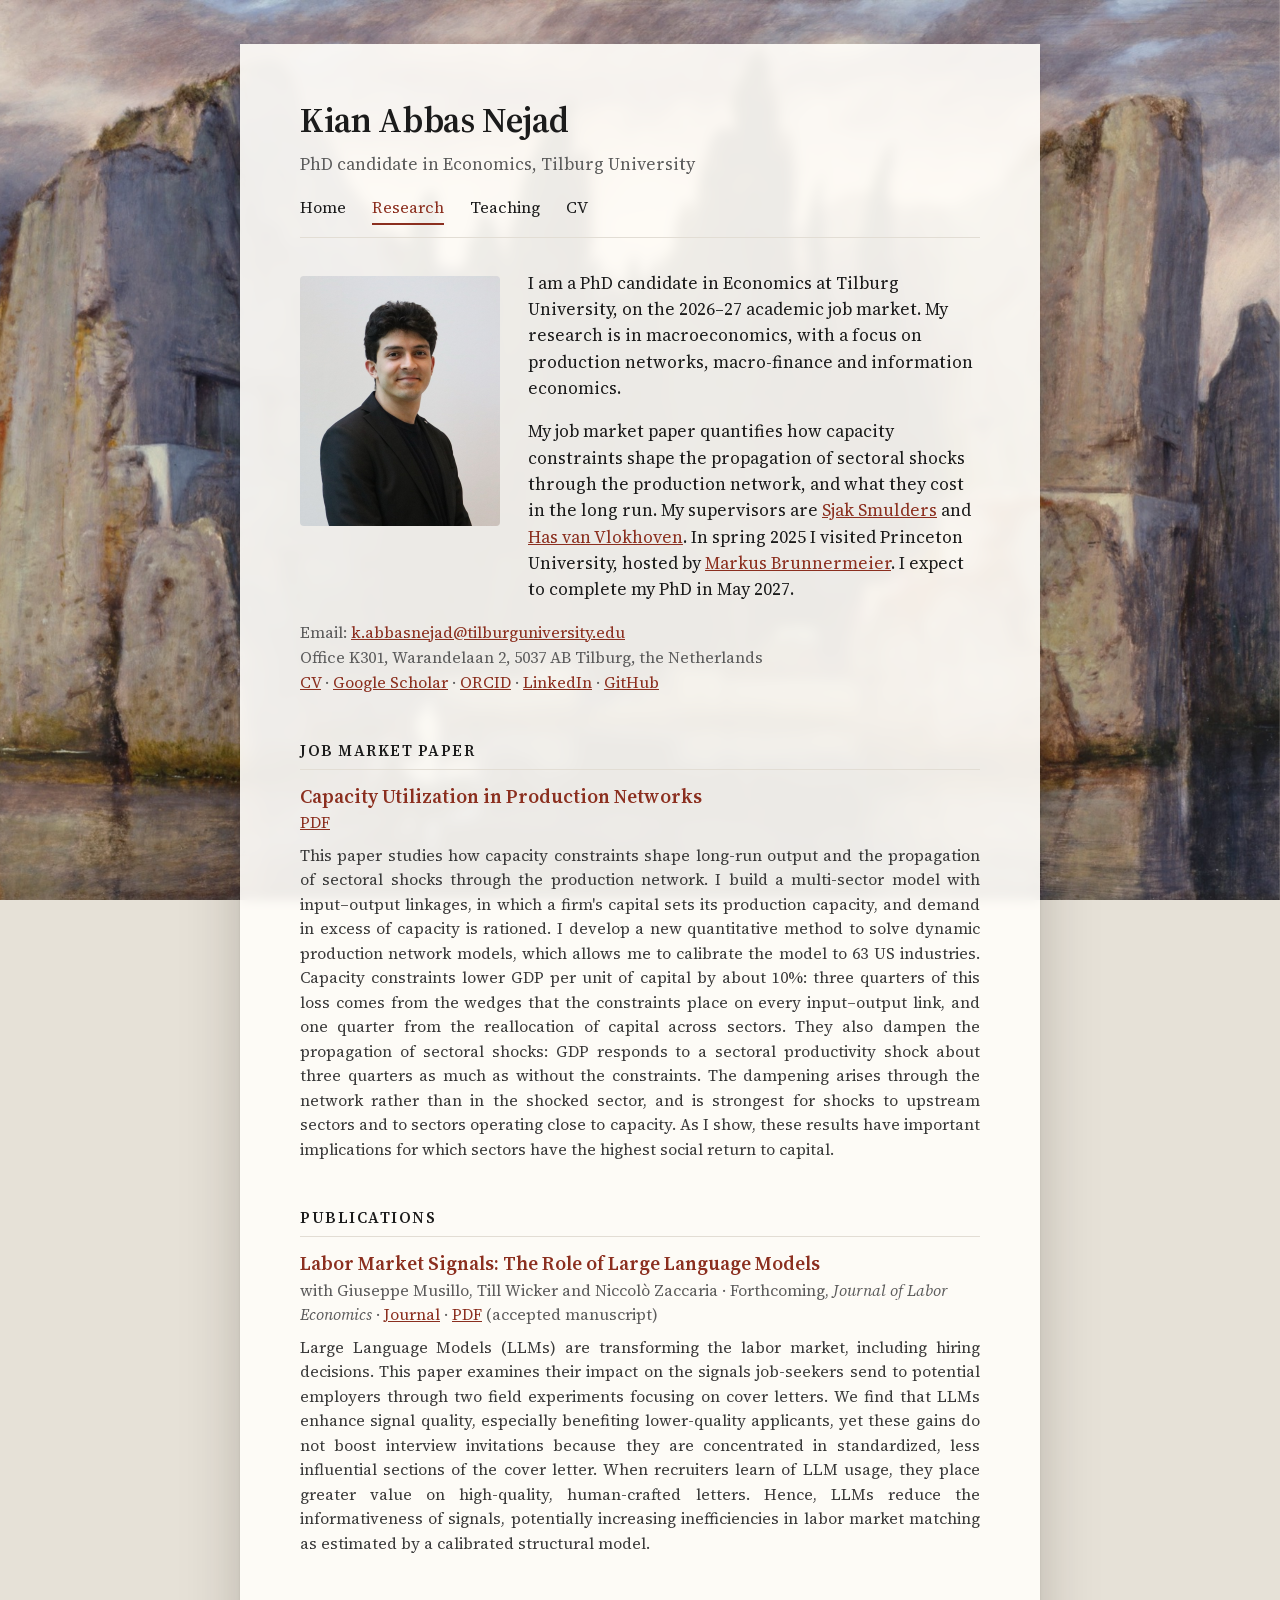
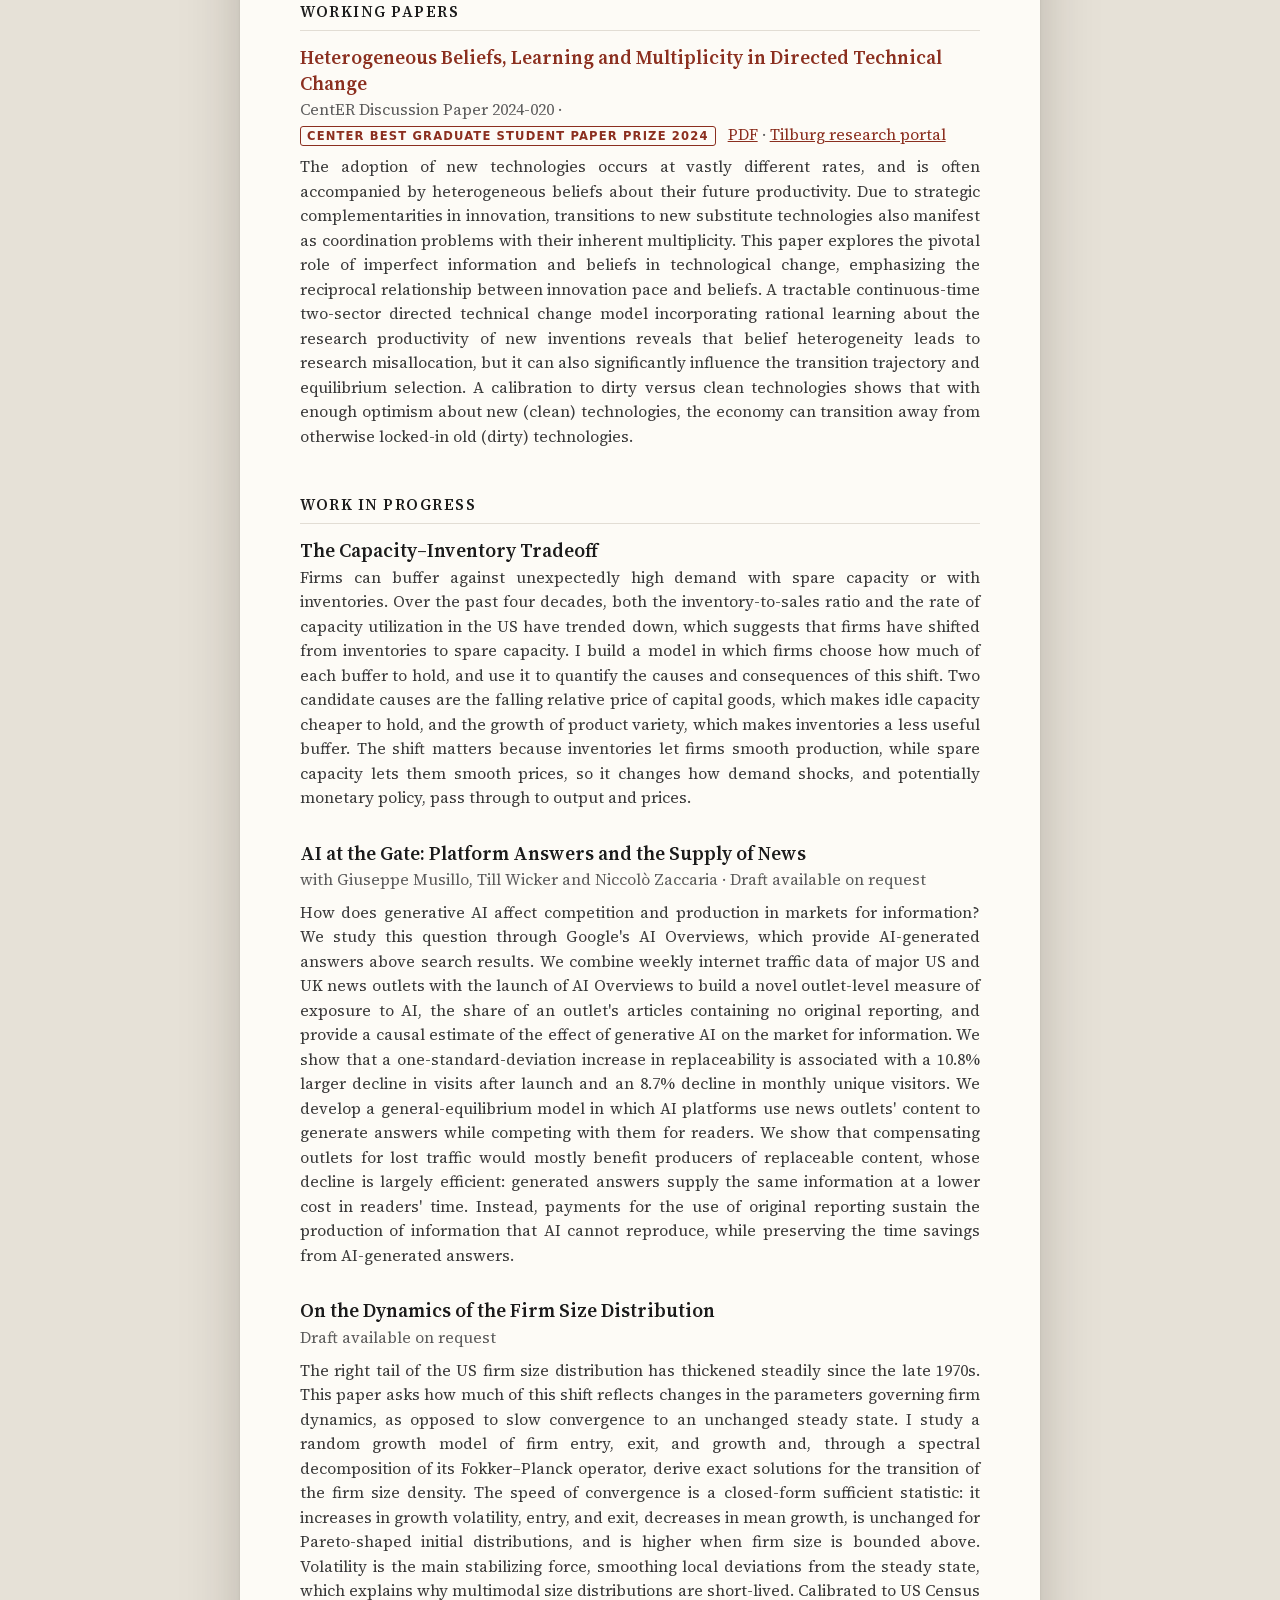
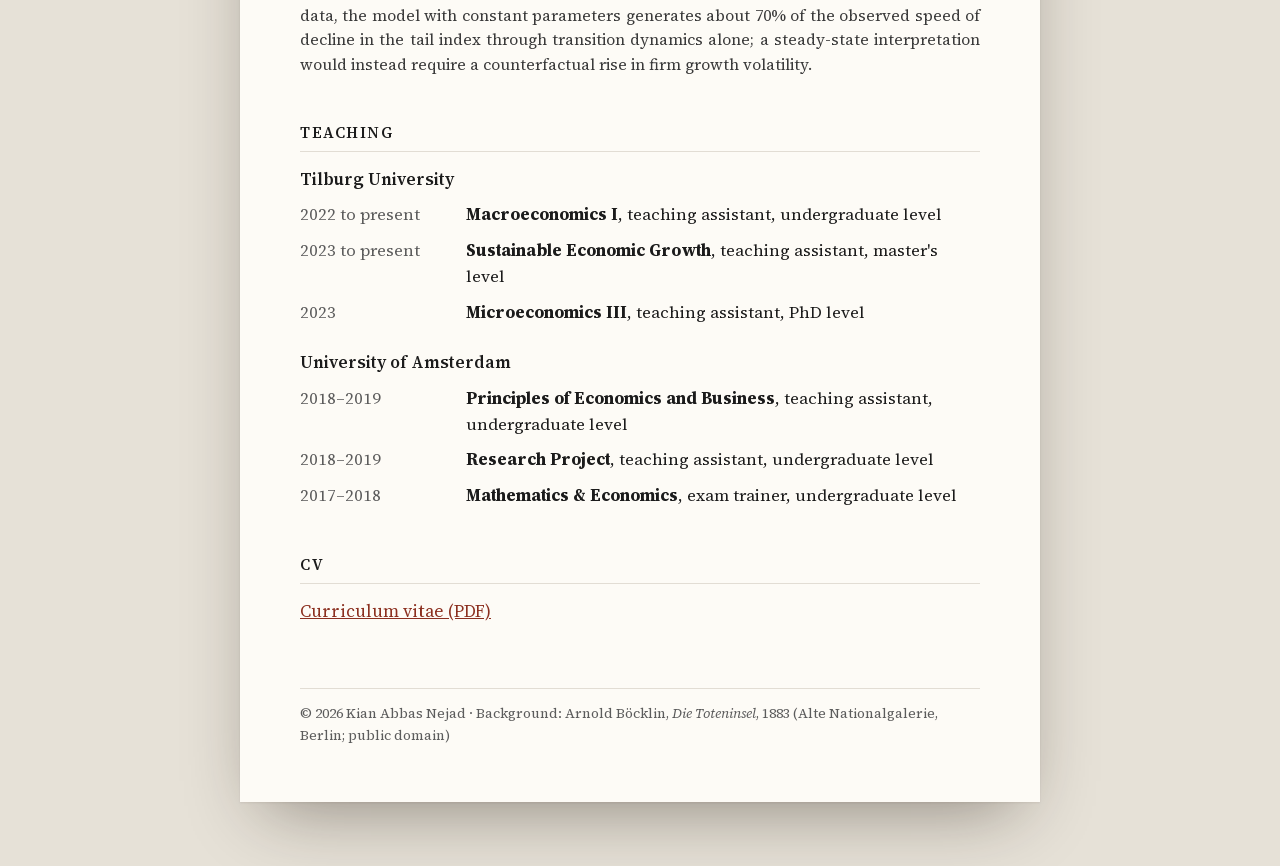
==== commit 9e5eec9d: "One-page site: research, teaching and CV become sections of the home page The tabs now jump to the s" ====
--- a/research/index.html
+++ b/research/index.html
@@ -4,75 +4,12 @@
 <meta charset="utf-8">
 <meta name="viewport" content="width=device-width,initial-scale=1">
 <title>Research · Kian Abbas Nejad</title>
-<meta name="description" content="Research by Kian Abbas Nejad: job market paper on capacity utilization in production networks, publications, working papers and work in progress in macroeconomics.">
-<link rel="canonical" href="https://kianabbasnejad.com/research/">
-<meta property="og:type" content="website">
-<meta property="og:site_name" content="Kian Abbas Nejad">
-<meta property="og:title" content="Research · Kian Abbas Nejad">
-<meta property="og:description" content="Job market paper, publications and working papers in macroeconomics: production networks, macro-finance and information economics.">
-<meta property="og:url" content="https://kianabbasnejad.com/research/">
-<meta property="og:image" content="https://kianabbasnejad.com/assets/og-image.jpg">
-<meta property="og:image:width" content="1200">
-<meta property="og:image:height" content="630">
-<meta name="twitter:card" content="summary_large_image">
+<link rel="canonical" href="https://kianabbasnejad.com/">
+<meta http-equiv="refresh" content="0; url=/#research">
+<script>location.replace("/#research");</script>
 <link rel="icon" href="/assets/favicon.svg" type="image/svg+xml">
-<link rel="icon" href="/assets/favicon-32.png" type="image/png" sizes="32x32">
-<link rel="apple-touch-icon" href="/assets/apple-touch-icon.png">
-<link rel="stylesheet" href="/assets/style.css">
 </head>
 <body>
-<div class="art" aria-hidden="true"></div>
-<div class="wrap">
-<header>
-  <p class="name"><a href="/">Kian Abbas Nejad</a></p>
-  <p class="sub">PhD candidate in Economics, Tilburg University</p>
-  <nav aria-label="Main">
-    <a href="/">Home</a>
-    <a href="/research/" class="active">Research</a>
-    <a href="/teaching/">Teaching</a>
-    <a href="/cv/Kian_Abbas_Nejad_CV.pdf" target="_blank" rel="noopener">CV</a>
-  </nav>
-</header>
-<main>
-  <h2>Job Market Paper</h2>
-  <div class="paper">
-    <h3><a href="/papers/Abbas_Nejad_JMP.pdf" target="_blank" rel="noopener">Capacity Utilization in Production Networks</a></h3>
-    <p class="meta"><a href="/papers/Abbas_Nejad_JMP.pdf" target="_blank" rel="noopener">PDF</a></p>
-    <p class="abstract">This paper studies how capacity constraints shape long-run output and the propagation of sectoral shocks through the production network. I build a multi-sector model with input–output linkages, in which a firm's capital sets its production capacity, and demand in excess of capacity is rationed. I develop a new quantitative method to solve dynamic production network models, which allows me to calibrate the model to 63 US industries. Capacity constraints lower GDP per unit of capital by about 10%: three quarters of this loss comes from the wedges that the constraints place on every input–output link, and one quarter from the reallocation of capital across sectors. They also dampen the propagation of sectoral shocks: GDP responds to a sectoral productivity shock about three quarters as much as without the constraints. The dampening arises through the network rather than in the shocked sector, and is strongest for shocks to upstream sectors and to sectors operating close to capacity. As I show, these results have important implications for which sectors have the highest social return to capital.</p>
-  </div>
-
-  <h2>Publications</h2>
-  <div class="paper">
-    <h3><a href="https://www.journals.uchicago.edu/doi/10.1086/744669" target="_blank" rel="noopener">Labor Market Signals: The Role of Large Language Models</a></h3>
-    <p class="meta">with Giuseppe Musillo, Till Wicker and Niccolò Zaccaria · Forthcoming, <em>Journal of Labor Economics</em> · <a href="https://www.journals.uchicago.edu/doi/10.1086/744669" target="_blank" rel="noopener">Journal</a> · <a href="/papers/Labor_Market_Signals_LLMs.pdf" target="_blank" rel="noopener">PDF</a> (accepted manuscript)</p>
-    <p class="abstract">Large Language Models (LLMs) are transforming the labor market, including hiring decisions. This paper examines their impact on the signals job-seekers send to potential employers through two field experiments focusing on cover letters. We find that LLMs enhance signal quality, especially benefiting lower-quality applicants, yet these gains do not boost interview invitations because they are concentrated in standardized, less influential sections of the cover letter. When recruiters learn of LLM usage, they place greater value on high-quality, human-crafted letters. Hence, LLMs reduce the informativeness of signals, potentially increasing inefficiencies in labor market matching as estimated by a calibrated structural model.</p>
-  </div>
-
-  <h2>Working Papers</h2>
-  <div class="paper">
-    <h3><a href="/papers/Abbas_Nejad_Heterogeneous_Beliefs_DTC.pdf" target="_blank" rel="noopener">Heterogeneous Beliefs, Learning and Multiplicity in Directed Technical Change</a></h3>
-    <p class="meta">CentER Discussion Paper 2024-020 · <span class="badge">CentER Best Graduate Student Paper Prize 2024</span> <a href="/papers/Abbas_Nejad_Heterogeneous_Beliefs_DTC.pdf" target="_blank" rel="noopener">PDF</a> · <a href="https://research.tilburguniversity.edu/en/publications/heterogeneous-beliefs-learning-and-multiplicity-in-directed-techn/" target="_blank" rel="noopener">Tilburg research portal</a></p>
-    <p class="abstract">The adoption of new technologies occurs at vastly different rates, and is often accompanied by heterogeneous beliefs about their future productivity. Due to strategic complementarities in innovation, transitions to new substitute technologies also manifest as coordination problems with their inherent multiplicity. This paper explores the pivotal role of imperfect information and beliefs in technological change, emphasizing the reciprocal relationship between innovation pace and beliefs. A tractable continuous-time two-sector directed technical change model incorporating rational learning about the research productivity of new inventions reveals that belief heterogeneity leads to research misallocation, but it can also significantly influence the transition trajectory and equilibrium selection. A calibration to dirty versus clean technologies shows that with enough optimism about new (clean) technologies, the economy can transition away from otherwise locked-in old (dirty) technologies.</p>
-  </div>
-
-  <h2>Work in Progress</h2>
-  <div class="paper">
-    <h3>The Capacity–Inventory Tradeoff</h3>
-    <p class="abstract">Firms can buffer against unexpectedly high demand with spare capacity or with inventories. Over the past four decades, both the inventory-to-sales ratio and the rate of capacity utilization in the US have trended down, which suggests that firms have shifted from inventories to spare capacity. I build a model in which firms choose how much of each buffer to hold, and use it to quantify the causes and consequences of this shift. Two candidate causes are the falling relative price of capital goods, which makes idle capacity cheaper to hold, and the growth of product variety, which makes inventories a less useful buffer. The shift matters because inventories let firms smooth production, while spare capacity lets them smooth prices, so it changes how demand shocks, and potentially monetary policy, pass through to output and prices.</p>
-  </div>
-  <div class="paper">
-    <h3>AI at the Gate: Platform Answers and the Supply of News</h3>
-    <p class="meta">with Giuseppe Musillo, Till Wicker and Niccolò Zaccaria · Draft available on request</p>
-    <p class="abstract">How does generative AI affect competition and production in markets for information? We study this question through Google's AI Overviews, which provide AI-generated answers above search results. We combine weekly internet traffic data of major US and UK news outlets with the launch of AI Overviews to build a novel outlet-level measure of exposure to AI, the share of an outlet's articles containing no original reporting, and provide a causal estimate of the effect of generative AI on the market for information. We show that a one-standard-deviation increase in replaceability is associated with a 10.8% larger decline in visits after launch and an 8.7% decline in monthly unique visitors. We develop a general-equilibrium model in which AI platforms use news outlets' content to generate answers while competing with them for readers. We show that compensating outlets for lost traffic would mostly benefit producers of replaceable content, whose decline is largely efficient: generated answers supply the same information at a lower cost in readers' time. Instead, payments for the use of original reporting sustain the production of information that AI cannot reproduce, while preserving the time savings from AI-generated answers.</p>
-  </div>
-  <div class="paper">
-    <h3>On the Dynamics of the Firm Size Distribution</h3>
-    <p class="meta">Draft available on request</p>
-    <p class="abstract">The right tail of the US firm size distribution has thickened steadily since the late 1970s. This paper asks how much of this shift reflects changes in the parameters governing firm dynamics, as opposed to slow convergence to an unchanged steady state. I study a random growth model of firm entry, exit, and growth and, through a spectral decomposition of its Fokker–Planck operator, derive exact solutions for the transition of the firm size density. The speed of convergence is a closed-form sufficient statistic: it increases in growth volatility, entry, and exit, decreases in mean growth, is unchanged for Pareto-shaped initial distributions, and is higher when firm size is bounded above. Volatility is the main stabilizing force, smoothing local deviations from the steady state, which explains why multimodal size distributions are short-lived. Calibrated to US Census data, the model with constant parameters generates about 70% of the observed speed of decline in the tail index through transition dynamics alone; a steady-state interpretation would instead require a counterfactual rise in firm growth volatility.</p>
-  </div>
-</main>
-<footer>© 2026 Kian Abbas Nejad · Background: Arnold Böcklin, <em>Die Toteninsel</em>, 1883 (Alte Nationalgalerie, Berlin; public domain)</footer>
-</div>
-<!-- Cloudflare Web Analytics --><script type='module' src='https://static.cloudflareinsights.com/beacon.min.js' data-cf-beacon='{"token": "11c5c9d2dc6c4e82a126b1cda43f1b98"}'></script><!-- End Cloudflare Web Analytics -->
+<p>This page has moved: <a href="/#research">Research, on the home page of Kian Abbas Nejad</a>.</p>
 </body>
 </html>
